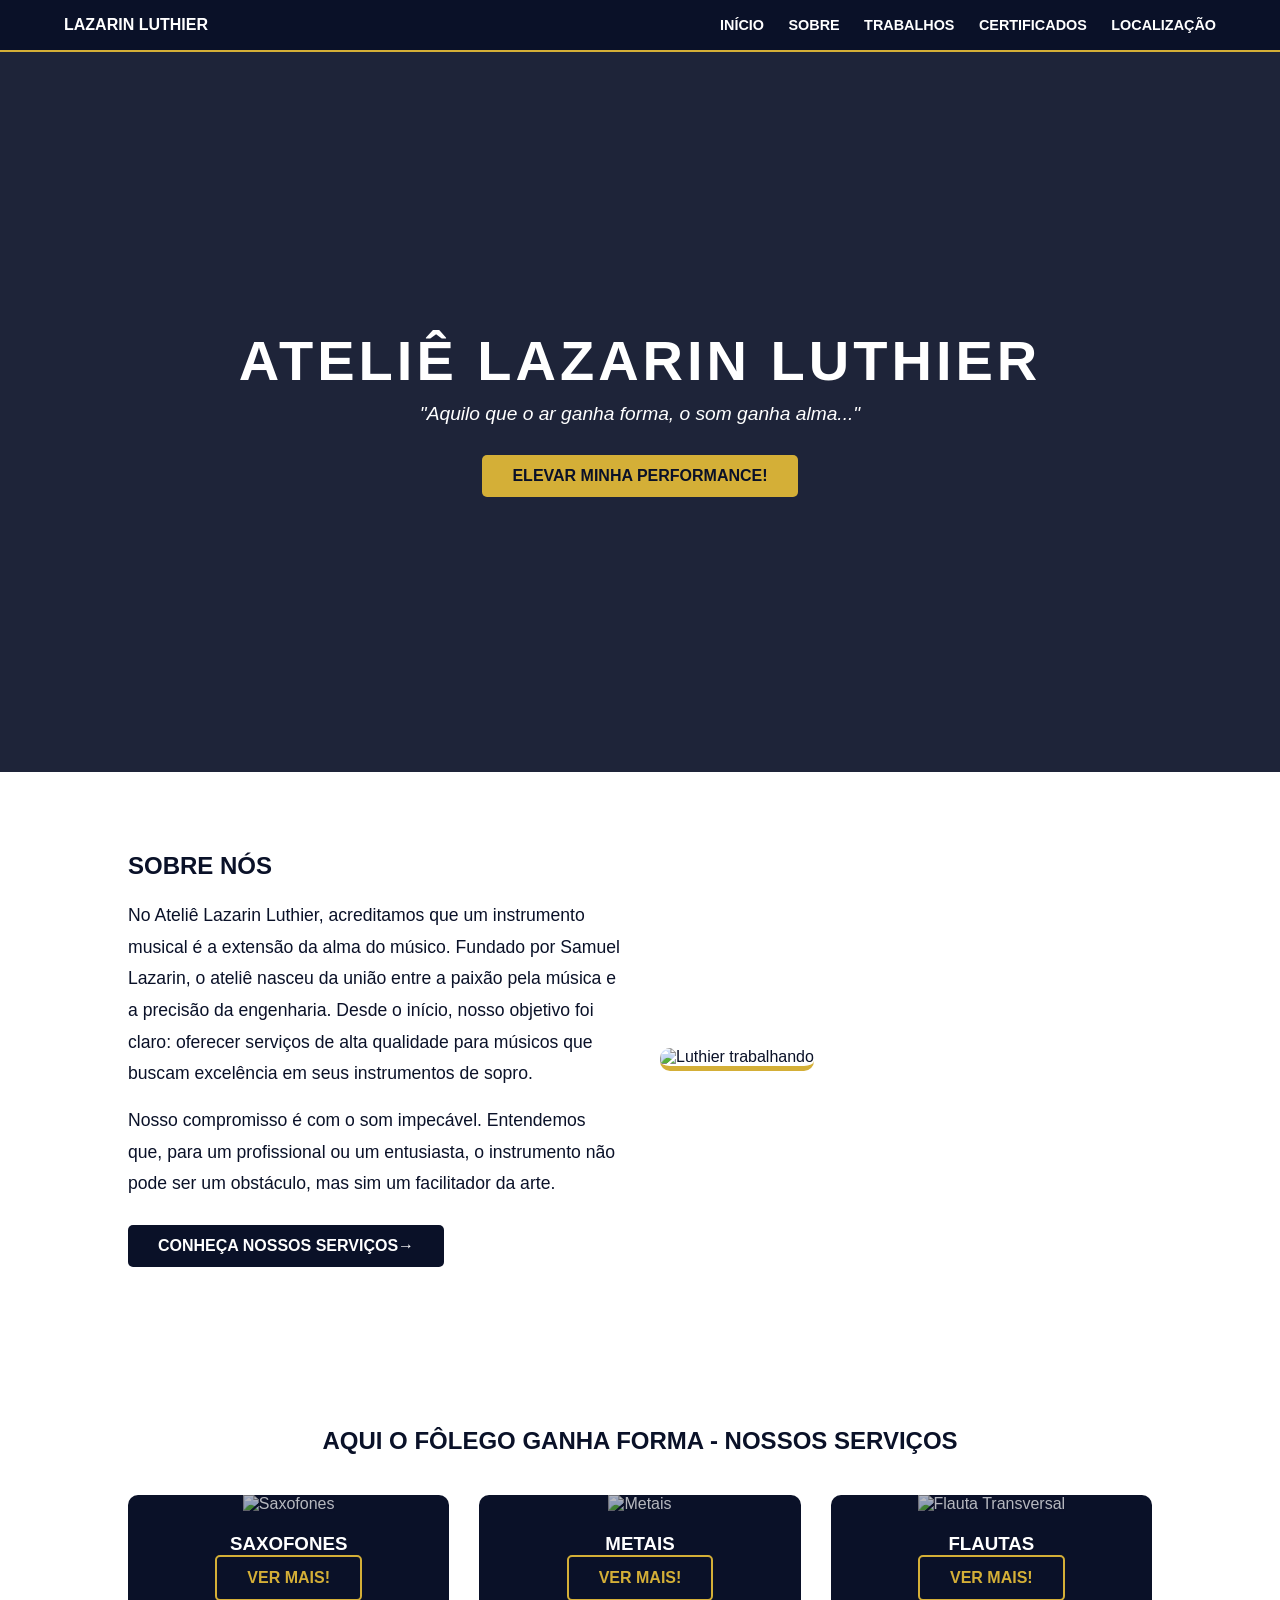
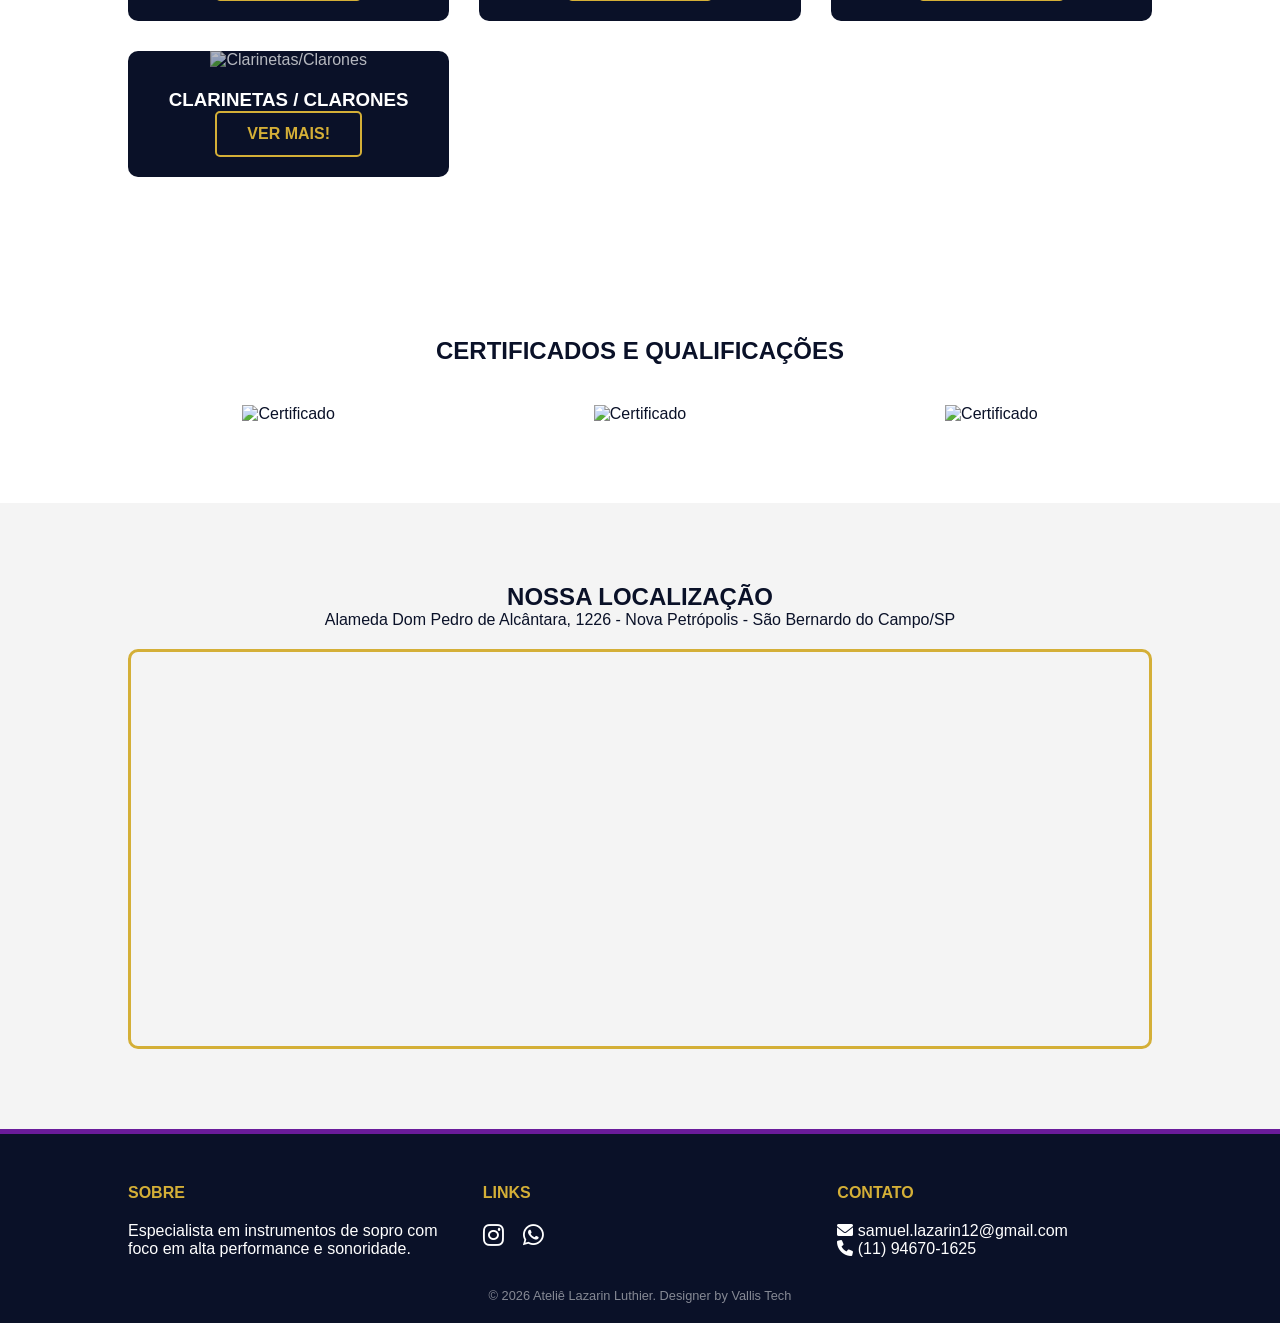
==== index.html @ 2abadc25 "Add files via upload" ====
<!DOCTYPE html>
<html lang="pt-br">
<head>
    <meta charset="UTF-8">
    <title>Ateliê Lazarin Luthier</title>
    <link rel="stylesheet" href="styles.css">
    <link rel="shortcut icon" href="assets/favicon.jpeg" type="image/x-icon">
    <link rel="stylesheet" href="https://cdnjs.cloudflare.com/ajax/libs/font-awesome/6.0.0/css/all.min.css">
</head>
<body>

<!-- Navbar -->    
<nav class="navbar">
    <div class="logo" style="color: white; font-weight: bold;">LAZARIN LUTHIER</div>
    <div class="nav-links">
        <a href="index.html">Início</a>
        <a href="#sobre">Sobre</a>
        <a href="#trabalhos">Trabalhos</a>
        <a href="#certificados">Certificados</a>
        <a href="#localizacao">Localização</a>
    </div>
</nav>

<!-- Hero Section -->
<header class="hero">
    <video autoplay muted loop playsinline class="hero__video">
        <source src="assets/video-site.mp4" type="video/mp4">
        Seu navegador não suporta vídeos.
    </video>

    <div class="hero__overlay"></div>

    <div class="hero__content">
        <h1>ATELIÊ LAZARIN LUTHIER</h1>
        <p>"Aquilo que o ar ganha forma, o som ganha alma..."</p>
        <a href="https://wa.me/11946701625" class="btn btn-primary">ELEVAR MINHA PERFORMANCE!</a>
    </div>
</header>

<!-- SOBRE -->
 <section id="sobre" class="section-padding" style="background-color: var(--branco);">
    <div style="display: flex; flex-wrap: wrap; align-items: center; gap: 40px; text-align: left;">
        <div style="flex: 1; min-width: 300px;">
            <h2 style="margin-bottom: 20px; text-align: left;">SOBRE NÓS</h2>
            <p style="margin-bottom: 15px; font-size: 1.1rem; line-height: 1.8;">
                No Ateliê Lazarin Luthier, acreditamos que um instrumento musical é a extensão da alma do músico. Fundado por Samuel Lazarin, o ateliê nasceu da união entre a paixão pela música e a precisão da engenharia. Desde o início, nosso objetivo foi claro: oferecer serviços de alta qualidade para músicos que buscam excelência em seus instrumentos de sopro.
            </p>
            <p style="margin-bottom: 25px; font-size: 1.1rem; line-height: 1.8;">
                Nosso compromisso é com o som impecável. Entendemos que, para um profissional ou um entusiasta, o instrumento não pode ser um obstáculo, mas sim um facilitador da arte.
            </p>
            <a href="#trabalhos" class="btn btn-primary" style="background-color: var(--marinho); color: var(--branco);">CONHEÇA NOSSOS SERVIÇOS→</a>
        </div>
        <div style="flex: 1; min-width: 300px;">
            <img src="https://images.unsplash.com/photo-1511192336575-5a79af67a629?q=80&w=2000" alt="Luthier trabalhando" style="width: 100%; border-radius: 10px; border-bottom: 5px solid var(--dourado);">
        </div>
    </div>
</section>

<!-- TRABALHOS -->
<section id="trabalhos" class="section-padding">
    <h2>AQUI O FÔLEGO GANHA FORMA - NOSSOS SERVIÇOS</h2>

    <!-- Cards de Serviços -->
    <div class="work-grid">

        <!-- Card 1 - Saxofones -->
        <div class="card">
            <img src="https://images.unsplash.com/photo-1528143358888-6d3c7f67bd5d?q=80&w=1941" alt="Saxofones">
            <div class="card-body">
                <h3>SAXOFONES</h3>
                <a href="saxofones.html" class="btn btn-outline">VER MAIS!</a>
            </div>
        </div>

        <!-- Card 2 - Metais -->
        <div class="card">
            <img src="https://images.unsplash.com/photo-1573871666457-7c7329118cf9?q=80&w=2070" alt="Metais">
            <div class="card-body">
                <h3>METAIS</h3>
                <a href="metais.html" class="btn btn-outline">VER MAIS!</a>
            </div>
        </div>

        <!-- Card 3 - Flautas -->
         <div class="card">
            <img src="https://us.123rf.com/450wm/serezniy/serezniy1805/serezniy180524135/101428946-flauta-de-prata-com-notas-de-m%C3%BAsica-na-mesa-de-madeira-close-up.jpg?ver=6" alt="Flauta Transversal">
            <div class="card-body">
                <h3>FLAUTAS</h3>
                <a href="flautas.html" class="btn btn-outline">VER MAIS!</a>
            </div>
        </div>

        <!-- Card 4 - Clarinetas/Clarones -->
         <div class="card">
            <img src="https://images.unsplash.com/photo-1600771488491-c22d42a9347d?fm=jpg&q=60&w=3000&auto=format&fit=crop&ixlib=rb-4.1.0&ixid=M3wxMjA3fDB8MHxzZWFyY2h8Mnx8Y2xhcmluZXRlfGVufDB8fDB8fHww" alt="Clarinetas/Clarones">
            <div class="card-body">
                <h3>CLARINETAS / CLARONES</h3>
                <a href="clarinetas.html" class="btn btn-outline">VER MAIS!</a>
            </div>
        </div>
    </div>
</section>

<!-- CERTIFICADOS -->
<section id="certificados" class="section-padding" style="background-color: #fff;">
    <h2>CERTIFICADOS E QUALIFICAÇÕES</h2>
    <div class="cert-grid">
        <div class="card-cert">
            <img src="https://via.placeholder.com/400x300?text=Certificado+1" alt="Certificado">
        </div>
        <div class="card-cert">
            <img src="https://via.placeholder.com/400x300?text=Certificado+2" alt="Certificado">
        </div>
        <div class="card-cert">
            <img src="https://via.placeholder.com/400x300?text=Certificado+3" alt="Certificado">
        </div>
    </div>
</section>

<!-- LOCALIZAÇÃO -->
<section id="localizacao" class="section-padding" style="background: var(--cinza-claro);">
    <h2>NOSSA LOCALIZAÇÃO</h2>
    <p style="margin-bottom: 20px;">Alameda Dom Pedro de Alcântara, 1226 - Nova Petrópolis - São Bernardo do Campo/SP</p>
    <div class="map-container">
        <iframe src="https://www.google.com/maps/embed?pb=!1m18!1m12!1m3!1d3654.444558550186!2d-46.5345235850204!3d-23.708753184610196!2m3!1f0!2f0!3f0!3m2!1i1024!2i768!4f13.1!3m3!1m2!1s0x94ce4168ef619b85%3A0xd2241f73f3b75129!2zQXTEZWxpw6ogTGF6YXJpbiBMdXRoaWVy!5e0!3m2!1spt-BR!2sbr!4v1712511000000!5m2!1spt-BR!2sbr" width="100%" height="100%" style="border:0;" allowfullscreen="" loading="lazy"></iframe>
    </div>
</section>

<!-- Footer -->
<footer class="footer">
    <div class="footer-content">
        <div>
            <h4>SOBRE</h4>
            <p>Especialista em instrumentos de sopro com foco em alta performance e sonoridade.</p>
        </div>
        <div>
            <h4>LINKS</h4>
            <div class="social-icons">
                <a href="#"><i class="fab fa-instagram"></i></a>
                <a href="https://wa.me/11946701625"><i class="fab fa-whatsapp"></i></a>
            </div>
        </div>
        <div>
            <h4>CONTATO</h4>
            <p><i class="fas fa-envelope"></i> samuel.lazarin12@gmail.com</p>
            <p><i class="fas fa-phone"></i> (11) 94670-1625</p>
        </div>
    </div>
    <div style="text-align:center; opacity:0.5; font-size:0.8rem;">© 2026 Ateliê Lazarin Luthier. Designer by Vallis Tech</div>
</footer>

</body>
</html>
---- styles.css ----
:root {
    --marinho: #0a1128;
    --dourado: #d4af37;
    --roxo: #6a1b9a;
    --branco: #ffffff;
    --cinza-claro: #f4f4f4;
    --transition: all 0.3s ease;
}

* { margin: 0; padding: 0; box-sizing: border-box; font-family: 'Montserrat', sans-serif; }

body { background-color: var(--branco); color: var(--marinho); }

/* Header & Nav */
.navbar {
    background: var(--marinho);
    padding: 1rem 5%;
    display: flex;
    justify-content: space-between;
    align-items: center;
    position: sticky;
    top: 0;
    z-index: 1000;
    border-bottom: 2px solid var(--dourado);
}

.nav-links a {
    color: var(--branco);
    text-decoration: none;
    margin-left: 20px;
    font-weight: 600;
    font-size: 0.9rem;
    text-transform: uppercase;
}

.nav-links a:hover { color: var(--dourado); }

/* Hero Section */
.hero {
    height: 80vh;
    background: linear-gradient(rgba(10,17,40,0.8), rgba(10,17,40,0.8)), url('https://images.unsplash.com/photo-1520522150491-47ee69b7e451?q=80&w=2070') no-repeat center center/cover;
    display: flex;
    flex-direction: column;
    justify-content: center;
    align-items: center;
    text-align: center;
    color: var(--branco);
    padding: 20px;
}

.hero {
    position: relative;
    height: 80vh;
    display: flex;
    align-items: center;
    justify-content: center;
    overflow: hidden; /* Garante que o vídeo não "vaze" */
    color: var(--branco);
    text-align: center;
}

/* Estilo do Vídeo */
.hero__video {
    position: absolute;
    top: 50%;
    left: 50%;
    min-width: 100%;
    min-height: 100%;
    width: auto;
    height: auto;
    z-index: 1;
    transform: translate(-50%, -50%);
    object-fit: cover; /* Faz o vídeo cobrir tudo sem esticar */
}

/* Overlay Escuro (Importante para leitura) */
.hero__overlay {
    position: absolute;
    top: 0;
    left: 0;
    width: 100%;
    height: 100%;
    background: rgba(10, 17, 40, 0.6); /* Azul marinho com transparência */
    z-index: 2;
}

/* Conteúdo precisa estar acima de tudo */
.hero__content {
    position: relative;
    z-index: 3;
}

.hero h1 { font-size: 3.5rem; letter-spacing: 4px; margin-bottom: 10px; }
.hero p { font-style: italic; font-size: 1.2rem; margin-bottom: 30px; }

/* Botões Estilizados */
.btn {
    padding: 12px 30px;
    border-radius: 5px;
    font-weight: bold;
    text-transform: uppercase;
    cursor: pointer;
    transition: var(--transition);
    border: none;
    display: inline-block;
    text-decoration: none;
}

.btn-primary { background: var(--dourado); color: var(--marinho); }
.btn-primary:hover { background: var(--branco); transform: scale(1.05); }

.btn-outline { border: 2px solid var(--dourado); color: var(--dourado); background: transparent; }
.btn-outline:hover { background: var(--dourado); color: var(--marinho); }

/* Grids */
.section-padding { padding: 80px 10%; text-align: center; }

.work-grid, .cert-grid {
    display: grid;
    grid-template-columns: repeat(auto-fit, minmax(300px, 1fr));
    gap: 30px;
    margin-top: 40px;
}

.card {
    background: var(--marinho);
    color: var(--branco);
    border-radius: 10px;
    overflow: hidden;
    transition: var(--transition);
    position: relative;
}

.card img { width: 100%; height: 250px; object-fit: cover; opacity: 0.7; }
.card:hover { transform: translateY(-10px); }
.card:hover img { opacity: 1; }

.card-body { padding: 20px; }

/* Localização */
.map-container {
    width: 100%;
    height: 400px;
    border: 3px solid var(--dourado);
    border-radius: 10px;
    overflow: hidden;
}

/* Footer Ajustado */
.footer {
    background: var(--marinho);
    color: var(--branco);
    padding: 50px 10% 20px;
    border-top: 5px solid var(--roxo);
}

.footer-content {
    display: grid;
    grid-template-columns: repeat(auto-fit, minmax(200px, 1fr));
    gap: 40px;
    margin-bottom: 30px;
}

.footer h4 { color: var(--dourado); margin-bottom: 20px; }
.social-icons a { color: var(--branco); font-size: 1.5rem; margin-right: 15px; transition: 0.3s; }
.social-icons a:hover { color: var(--roxo); }
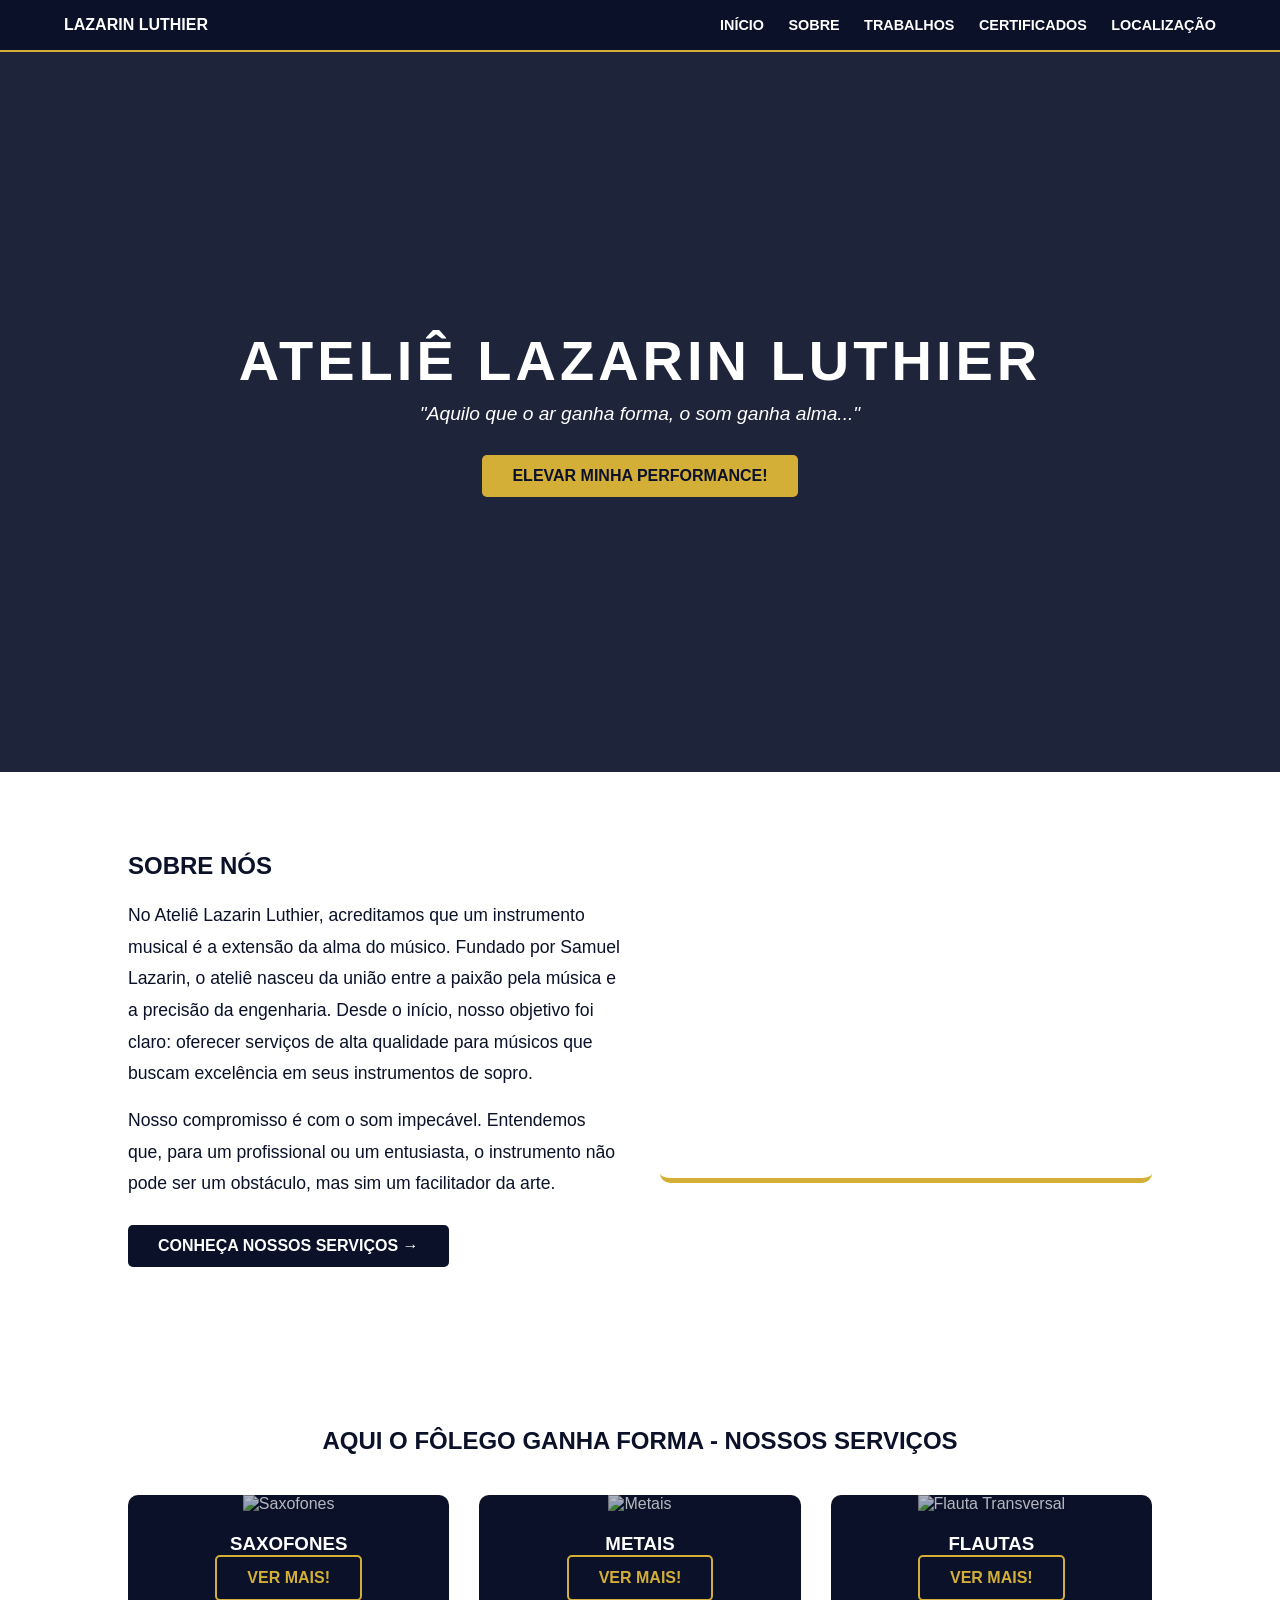
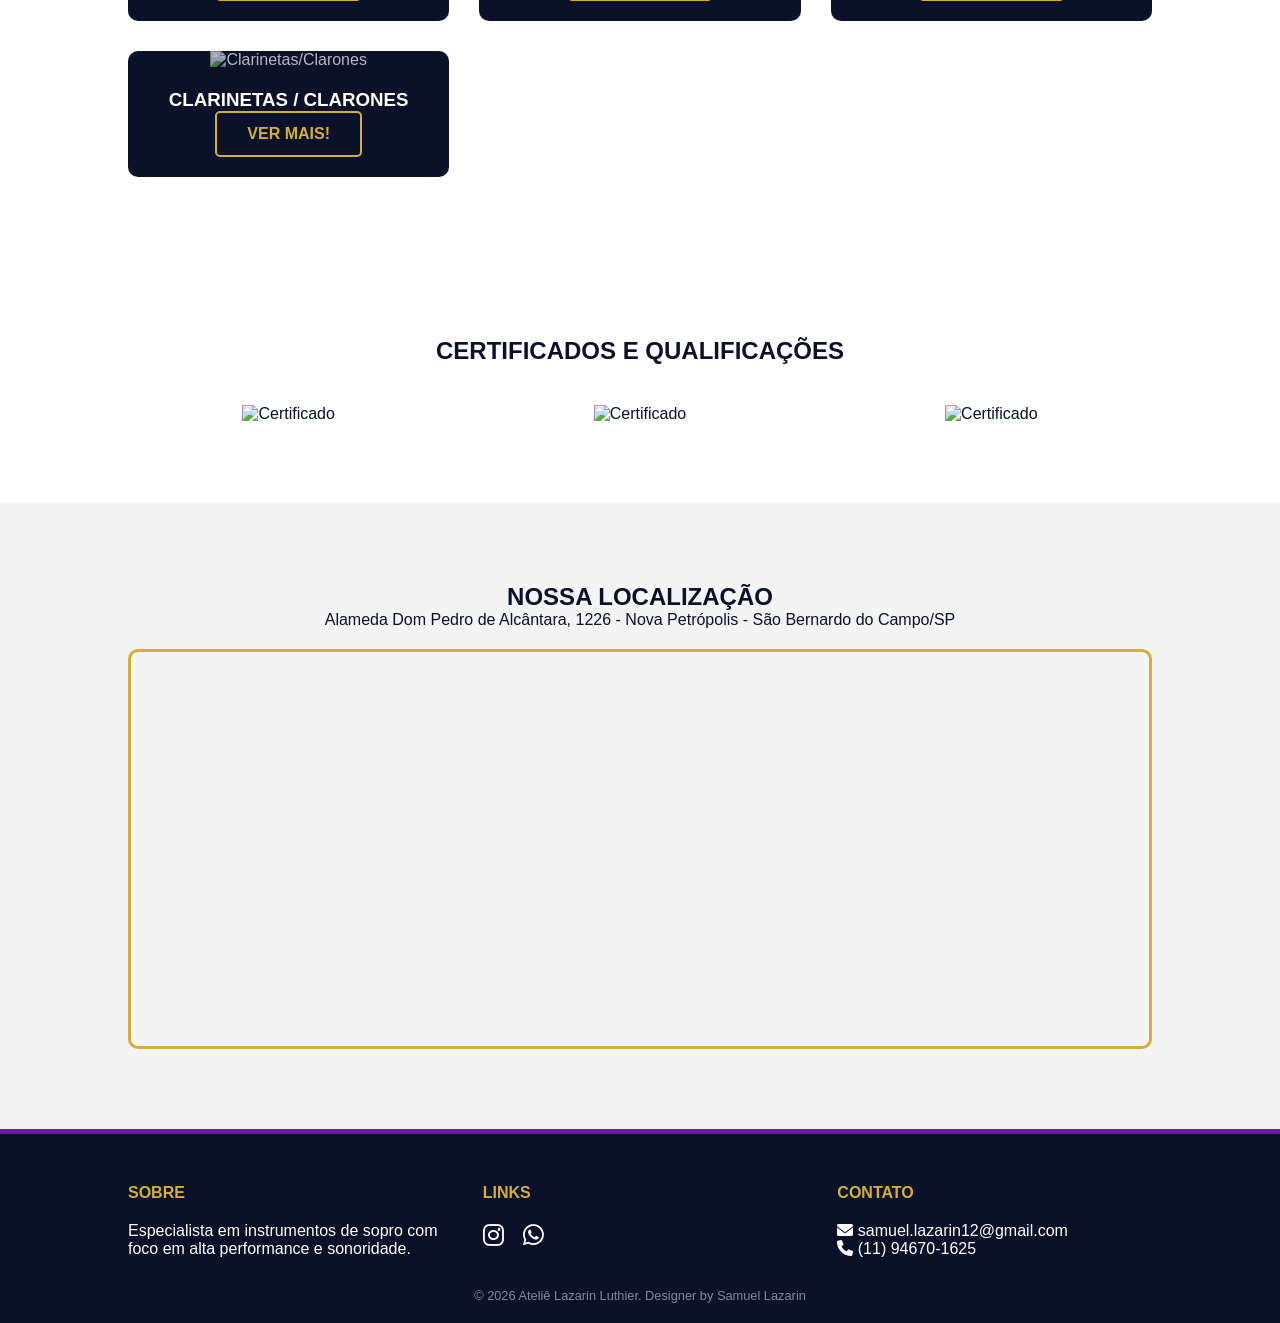
==== commit 7c93c0e9: "add videos and texts" ====
--- a/index.html
+++ b/index.html
@@ -1,153 +1,255 @@
-<!DOCTYPE html>
+<!doctype html>
 <html lang="pt-br">
-<head>
-    <meta charset="UTF-8">
+  <head>
+    <meta charset="UTF-8" />
     <title>Ateliê Lazarin Luthier</title>
-    <link rel="stylesheet" href="styles.css">
-    <link rel="shortcut icon" href="assets/favicon.jpeg" type="image/x-icon">
-    <link rel="stylesheet" href="https://cdnjs.cloudflare.com/ajax/libs/font-awesome/6.0.0/css/all.min.css">
-</head>
-<body>
-
-<!-- Navbar -->    
-<nav class="navbar">
-    <div class="logo" style="color: white; font-weight: bold;">LAZARIN LUTHIER</div>
-    <div class="nav-links">
+    <link rel="stylesheet" href="styles.css" />
+    <link rel="shortcut icon" href="assets/favicon.jpeg" type="image/x-icon" />
+    <link
+      rel="stylesheet"
+      href="https://cdnjs.cloudflare.com/ajax/libs/font-awesome/6.0.0/css/all.min.css"
+    />
+  </head>
+  <body>
+    <!-- Navbar -->
+    <nav class="navbar">
+      <div class="logo" style="color: white; font-weight: bold">
+        LAZARIN LUTHIER
+      </div>
+      <div class="nav-links">
         <a href="index.html">Início</a>
         <a href="#sobre">Sobre</a>
         <a href="#trabalhos">Trabalhos</a>
         <a href="#certificados">Certificados</a>
         <a href="#localizacao">Localização</a>
-    </div>
-</nav>
-
-<!-- Hero Section -->
-<header class="hero">
-    <video autoplay muted loop playsinline class="hero__video">
-        <source src="assets/video-site.mp4" type="video/mp4">
+      </div>
+    </nav>
+
+    <!-- Hero Section -->
+    <header class="hero">
+      <video autoplay muted loop playsinline class="hero__video">
+        <source src="assets/video-site.mp4" type="video/mp4" />
         Seu navegador não suporta vídeos.
-    </video>
-
-    <div class="hero__overlay"></div>
-
-    <div class="hero__content">
+      </video>
+
+      <div class="hero__overlay"></div>
+
+      <div class="hero__content">
         <h1>ATELIÊ LAZARIN LUTHIER</h1>
         <p>"Aquilo que o ar ganha forma, o som ganha alma..."</p>
-        <a href="https://wa.me/11946701625" class="btn btn-primary">ELEVAR MINHA PERFORMANCE!</a>
-    </div>
-</header>
-
-<!-- SOBRE -->
- <section id="sobre" class="section-padding" style="background-color: var(--branco);">
-    <div style="display: flex; flex-wrap: wrap; align-items: center; gap: 40px; text-align: left;">
-        <div style="flex: 1; min-width: 300px;">
-            <h2 style="margin-bottom: 20px; text-align: left;">SOBRE NÓS</h2>
-            <p style="margin-bottom: 15px; font-size: 1.1rem; line-height: 1.8;">
-                No Ateliê Lazarin Luthier, acreditamos que um instrumento musical é a extensão da alma do músico. Fundado por Samuel Lazarin, o ateliê nasceu da união entre a paixão pela música e a precisão da engenharia. Desde o início, nosso objetivo foi claro: oferecer serviços de alta qualidade para músicos que buscam excelência em seus instrumentos de sopro.
-            </p>
-            <p style="margin-bottom: 25px; font-size: 1.1rem; line-height: 1.8;">
-                Nosso compromisso é com o som impecável. Entendemos que, para um profissional ou um entusiasta, o instrumento não pode ser um obstáculo, mas sim um facilitador da arte.
-            </p>
-            <a href="#trabalhos" class="btn btn-primary" style="background-color: var(--marinho); color: var(--branco);">CONHEÇA NOSSOS SERVIÇOS→</a>
-        </div>
-        <div style="flex: 1; min-width: 300px;">
-            <img src="https://images.unsplash.com/photo-1511192336575-5a79af67a629?q=80&w=2000" alt="Luthier trabalhando" style="width: 100%; border-radius: 10px; border-bottom: 5px solid var(--dourado);">
-        </div>
-    </div>
-</section>
-
-<!-- TRABALHOS -->
-<section id="trabalhos" class="section-padding">
-    <h2>AQUI O FÔLEGO GANHA FORMA - NOSSOS SERVIÇOS</h2>
-
-    <!-- Cards de Serviços -->
-    <div class="work-grid">
-
+        <a href="https://wa.me/11946701625" class="btn btn-primary"
+          >ELEVAR MINHA PERFORMANCE!</a
+        >
+      </div>
+    </header>
+
+    <!-- SOBRE -->
+    <section
+      id="sobre"
+      class="section-padding"
+      style="background-color: var(--branco)"
+    >
+      <div
+        style="
+          display: flex;
+          flex-wrap: wrap;
+          align-items: center;
+          gap: 40px;
+          text-align: left;
+        "
+      >
+        <div style="flex: 1; min-width: 300px">
+          <h2 style="margin-bottom: 20px; text-align: left">SOBRE NÓS</h2>
+          <p style="margin-bottom: 15px; font-size: 1.1rem; line-height: 1.8">
+            No Ateliê Lazarin Luthier, acreditamos que um instrumento musical é
+            a extensão da alma do músico. Fundado por Samuel Lazarin, o ateliê
+            nasceu da união entre a paixão pela música e a precisão da
+            engenharia. Desde o início, nosso objetivo foi claro: oferecer
+            serviços de alta qualidade para músicos que buscam excelência em
+            seus instrumentos de sopro.
+          </p>
+          <p style="margin-bottom: 25px; font-size: 1.1rem; line-height: 1.8">
+            Nosso compromisso é com o som impecável. Entendemos que, para um
+            profissional ou um entusiasta, o instrumento não pode ser um
+            obstáculo, mas sim um facilitador da arte.
+          </p>
+          <a
+            href="#trabalhos"
+            class="btn btn-primary"
+            style="background-color: var(--marinho); color: var(--branco)"
+            >CONHEÇA NOSSOS SERVIÇOS →</a
+          >
+        </div>
+        <div style="flex: 1; min-width: 300px">
+          <!-- <img
+            src="https://images.unsplash.com/photo-1511192336575-5a79af67a629?q=80&w=2000"
+            alt="Luthier trabalhando"
+            style="
+              width: 100%;
+              border-radius: 10px;
+              border-bottom: 5px solid var(--dourado);
+            "
+          /> -->
+
+          <video
+            autoplay
+            muted
+            loop
+            playsinline
+            style="
+              width: 100%;
+              border-radius: 10px;
+              border-bottom: 5px solid var(--dourado);
+              video::-webkit-media-controls-start-playback-button {
+                display: none !important;
+              }
+            "
+          >
+            <source src="assets/video-trompete.mp4" type="video/mp4" />
+            Seu navegador não suporta vídeos.
+          </video>
+        </div>
+      </div>
+    </section>
+
+    <!-- TRABALHOS -->
+    <section id="trabalhos" class="section-padding">
+      <h2>AQUI O FÔLEGO GANHA FORMA - NOSSOS SERVIÇOS</h2>
+
+      <!-- Cards de Serviços -->
+      <div class="work-grid">
         <!-- Card 1 - Saxofones -->
         <div class="card">
-            <img src="https://images.unsplash.com/photo-1528143358888-6d3c7f67bd5d?q=80&w=1941" alt="Saxofones">
-            <div class="card-body">
-                <h3>SAXOFONES</h3>
-                <a href="saxofones.html" class="btn btn-outline">VER MAIS!</a>
-            </div>
+          <img
+            src="https://neomusica.es/blog/wp-content/uploads/2021/10/saxofon.jpg"
+            alt="Saxofones"
+          />
+          <div class="card-body">
+            <h3>SAXOFONES</h3>
+            <a href="saxofones.html" class="btn btn-outline">VER MAIS!</a>
+          </div>
         </div>
 
         <!-- Card 2 - Metais -->
         <div class="card">
-            <img src="https://images.unsplash.com/photo-1573871666457-7c7329118cf9?q=80&w=2070" alt="Metais">
-            <div class="card-body">
-                <h3>METAIS</h3>
-                <a href="metais.html" class="btn btn-outline">VER MAIS!</a>
-            </div>
+          <img
+            src="https://thumbs.dreamstime.com/b/trombeta-dourada-brilhante-que-encontra-se-na-partitura-134197325.jpg"
+            alt="Metais"
+          />
+          <div class="card-body">
+            <h3>METAIS</h3>
+            <a href="metais.html" class="btn btn-outline">VER MAIS!</a>
+          </div>
         </div>
 
         <!-- Card 3 - Flautas -->
-         <div class="card">
-            <img src="https://us.123rf.com/450wm/serezniy/serezniy1805/serezniy180524135/101428946-flauta-de-prata-com-notas-de-m%C3%BAsica-na-mesa-de-madeira-close-up.jpg?ver=6" alt="Flauta Transversal">
-            <div class="card-body">
-                <h3>FLAUTAS</h3>
-                <a href="flautas.html" class="btn btn-outline">VER MAIS!</a>
-            </div>
+        <div class="card">
+          <img
+            src="https://us.123rf.com/450wm/serezniy/serezniy1805/serezniy180524135/101428946-flauta-de-prata-com-notas-de-m%C3%BAsica-na-mesa-de-madeira-close-up.jpg?ver=6"
+            alt="Flauta Transversal"
+          />
+          <div class="card-body">
+            <h3>FLAUTAS</h3>
+            <a href="flautas.html" class="btn btn-outline">VER MAIS!</a>
+          </div>
         </div>
 
         <!-- Card 4 - Clarinetas/Clarones -->
-         <div class="card">
-            <img src="https://images.unsplash.com/photo-1600771488491-c22d42a9347d?fm=jpg&q=60&w=3000&auto=format&fit=crop&ixlib=rb-4.1.0&ixid=M3wxMjA3fDB8MHxzZWFyY2h8Mnx8Y2xhcmluZXRlfGVufDB8fDB8fHww" alt="Clarinetas/Clarones">
-            <div class="card-body">
-                <h3>CLARINETAS / CLARONES</h3>
-                <a href="clarinetas.html" class="btn btn-outline">VER MAIS!</a>
-            </div>
-        </div>
-    </div>
-</section>
-
-<!-- CERTIFICADOS -->
-<section id="certificados" class="section-padding" style="background-color: #fff;">
-    <h2>CERTIFICADOS E QUALIFICAÇÕES</h2>
-    <div class="cert-grid">
+        <div class="card">
+          <img
+            src="https://images.unsplash.com/photo-1600771488491-c22d42a9347d?fm=jpg&q=60&w=3000&auto=format&fit=crop&ixlib=rb-4.1.0&ixid=M3wxMjA3fDB8MHxzZWFyY2h8Mnx8Y2xhcmluZXRlfGVufDB8fDB8fHww"
+            alt="Clarinetas/Clarones"
+          />
+          <div class="card-body">
+            <h3>CLARINETAS / CLARONES</h3>
+            <a href="clarinetas.html" class="btn btn-outline">VER MAIS!</a>
+          </div>
+        </div>
+      </div>
+    </section>
+
+    <!-- CERTIFICADOS -->
+    <section
+      id="certificados"
+      class="section-padding"
+      style="background-color: #fff"
+    >
+      <h2>CERTIFICADOS E QUALIFICAÇÕES</h2>
+      <div class="cert-grid">
         <div class="card-cert">
-            <img src="https://via.placeholder.com/400x300?text=Certificado+1" alt="Certificado">
+          <img
+            src="https://via.placeholder.com/400x300?text=Certificado+1"
+            alt="Certificado"
+          />
         </div>
         <div class="card-cert">
-            <img src="https://via.placeholder.com/400x300?text=Certificado+2" alt="Certificado">
+          <img
+            src="https://via.placeholder.com/400x300?text=Certificado+2"
+            alt="Certificado"
+          />
         </div>
         <div class="card-cert">
-            <img src="https://via.placeholder.com/400x300?text=Certificado+3" alt="Certificado">
-        </div>
-    </div>
-</section>
-
-<!-- LOCALIZAÇÃO -->
-<section id="localizacao" class="section-padding" style="background: var(--cinza-claro);">
-    <h2>NOSSA LOCALIZAÇÃO</h2>
-    <p style="margin-bottom: 20px;">Alameda Dom Pedro de Alcântara, 1226 - Nova Petrópolis - São Bernardo do Campo/SP</p>
-    <div class="map-container">
-        <iframe src="https://www.google.com/maps/embed?pb=!1m18!1m12!1m3!1d3654.444558550186!2d-46.5345235850204!3d-23.708753184610196!2m3!1f0!2f0!3f0!3m2!1i1024!2i768!4f13.1!3m3!1m2!1s0x94ce4168ef619b85%3A0xd2241f73f3b75129!2zQXTEZWxpw6ogTGF6YXJpbiBMdXRoaWVy!5e0!3m2!1spt-BR!2sbr!4v1712511000000!5m2!1spt-BR!2sbr" width="100%" height="100%" style="border:0;" allowfullscreen="" loading="lazy"></iframe>
-    </div>
-</section>
-
-<!-- Footer -->
-<footer class="footer">
-    <div class="footer-content">
+          <img
+            src="https://via.placeholder.com/400x300?text=Certificado+3"
+            alt="Certificado"
+          />
+        </div>
+      </div>
+    </section>
+
+    <!-- LOCALIZAÇÃO -->
+    <section
+      id="localizacao"
+      class="section-padding"
+      style="background: var(--cinza-claro)"
+    >
+      <h2>NOSSA LOCALIZAÇÃO</h2>
+      <p style="margin-bottom: 20px">
+        Alameda Dom Pedro de Alcântara, 1226 - Nova Petrópolis - São Bernardo do
+        Campo/SP
+      </p>
+      <div class="map-container">
+        <iframe
+          src="https://www.google.com/maps/embed?pb=!1m18!1m12!1m3!1d3654.444558550186!2d-46.5345235850204!3d-23.708753184610196!2m3!1f0!2f0!3f0!3m2!1i1024!2i768!4f13.1!3m3!1m2!1s0x94ce4168ef619b85%3A0xd2241f73f3b75129!2zQXTEZWxpw6ogTGF6YXJpbiBMdXRoaWVy!5e0!3m2!1spt-BR!2sbr!4v1712511000000!5m2!1spt-BR!2sbr"
+          width="100%"
+          height="100%"
+          style="border: 0"
+          allowfullscreen=""
+          loading="lazy"
+        ></iframe>
+      </div>
+    </section>
+
+    <!-- Footer -->
+    <footer class="footer">
+      <div class="footer-content">
         <div>
-            <h4>SOBRE</h4>
-            <p>Especialista em instrumentos de sopro com foco em alta performance e sonoridade.</p>
+          <h4>SOBRE</h4>
+          <p>
+            Especialista em instrumentos de sopro com foco em alta performance e
+            sonoridade.
+          </p>
         </div>
         <div>
-            <h4>LINKS</h4>
-            <div class="social-icons">
-                <a href="#"><i class="fab fa-instagram"></i></a>
-                <a href="https://wa.me/11946701625"><i class="fab fa-whatsapp"></i></a>
-            </div>
+          <h4>LINKS</h4>
+          <div class="social-icons">
+            <a href="https://www.instagram.com/lazarin.luthier/" target="_blank"
+              ><i class="fab fa-instagram"></i
+            ></a>
+            <a href="https://wa.me/11946701625" target="_blank"
+              ><i class="fab fa-whatsapp"></i
+            ></a>
+          </div>
         </div>
         <div>
-            <h4>CONTATO</h4>
-            <p><i class="fas fa-envelope"></i> samuel.lazarin12@gmail.com</p>
-            <p><i class="fas fa-phone"></i> (11) 94670-1625</p>
-        </div>
-    </div>
-    <div style="text-align:center; opacity:0.5; font-size:0.8rem;">© 2026 Ateliê Lazarin Luthier. Designer by Vallis Tech</div>
-</footer>
-
-</body>
+          <h4>CONTATO</h4>
+          <p><i class="fas fa-envelope"></i> samuel.lazarin12@gmail.com</p>
+          <p><i class="fas fa-phone"></i> (11) 94670-1625</p>
+        </div>
+      </div>
+      <div style="text-align: center; opacity: 0.5; font-size: 0.8rem">
+        © 2026 Ateliê Lazarin Luthier. Designer by Samuel Lazarin
+      </div>
+    </footer>
+  </body>
 </html>
--- a/styles.css
+++ b/styles.css
@@ -5,6 +5,10 @@
     --branco: #ffffff;
     --cinza-claro: #f4f4f4;
     --transition: all 0.3s ease;
+}
+
+video::-webkit-media-controls-start-playback-button {
+    display: none !important;
 }
 
 * { margin: 0; padding: 0; box-sizing: border-box; font-family: 'Montserrat', sans-serif; }
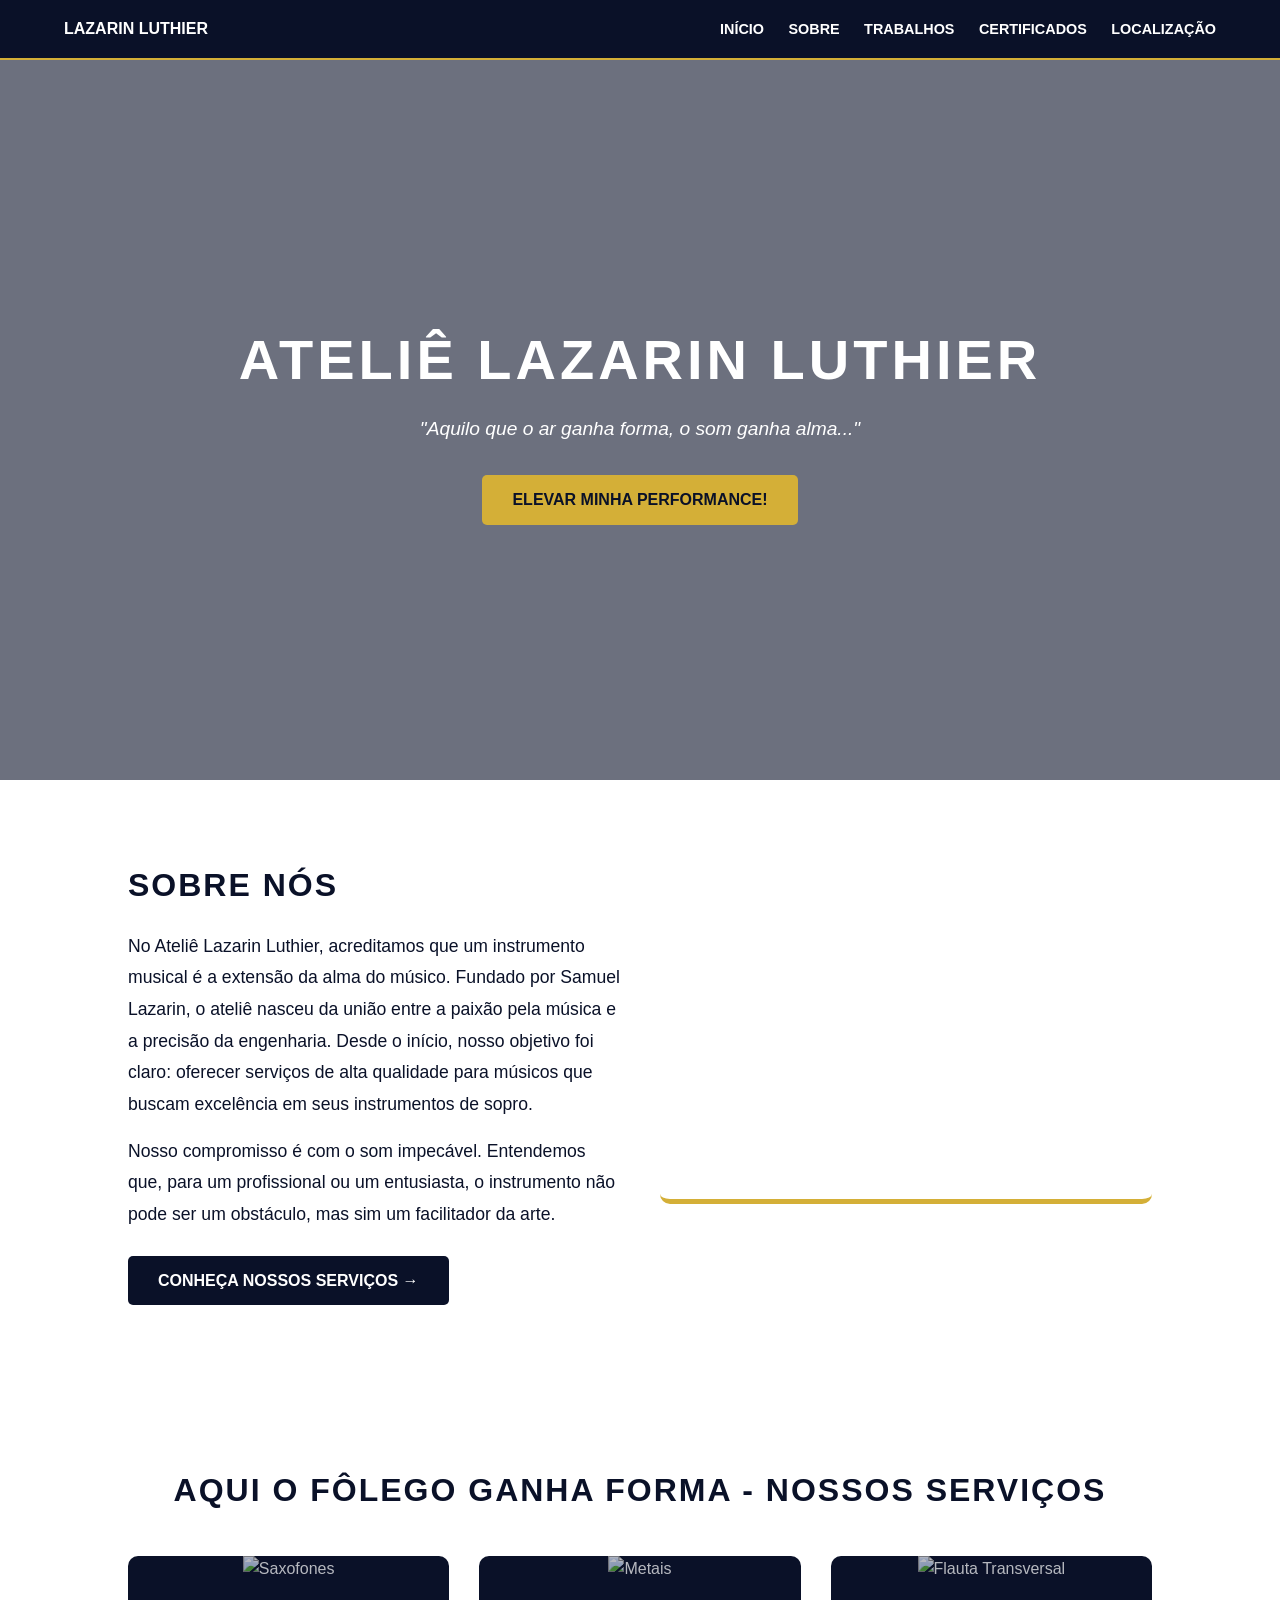
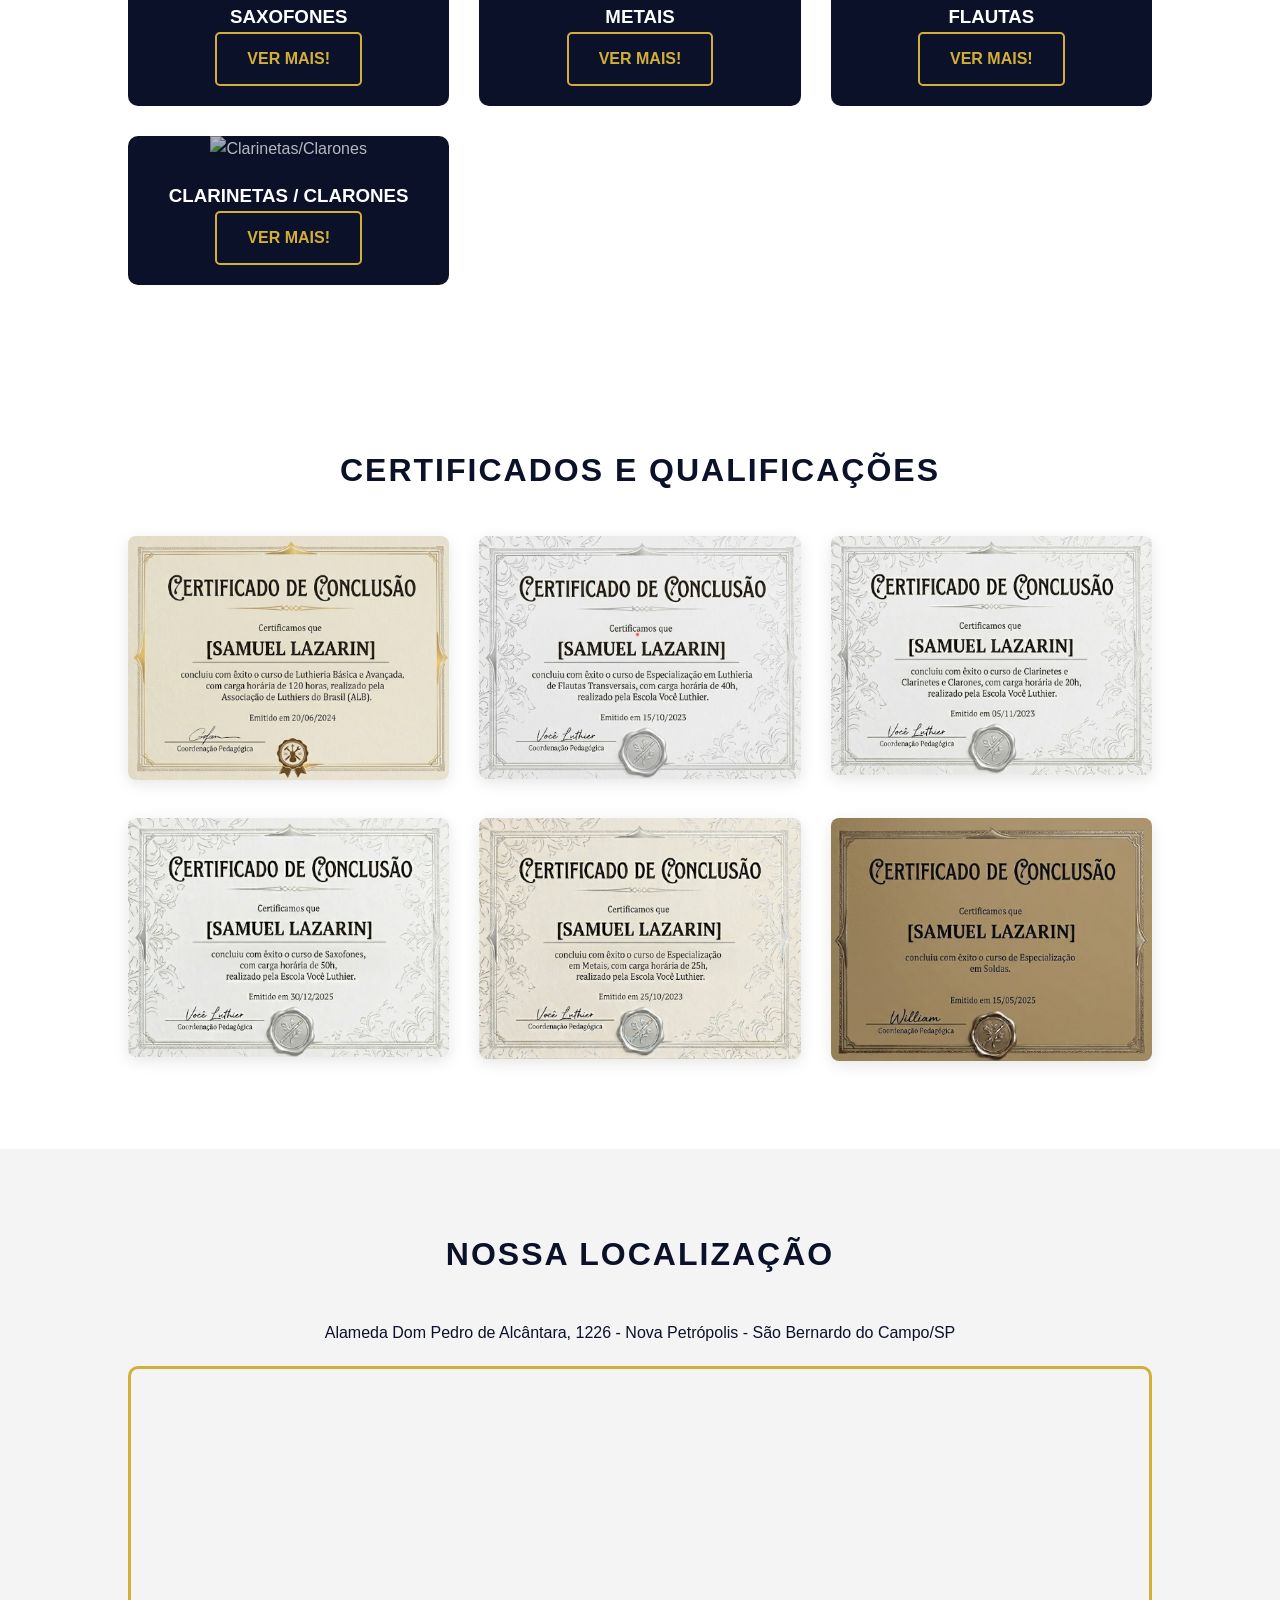
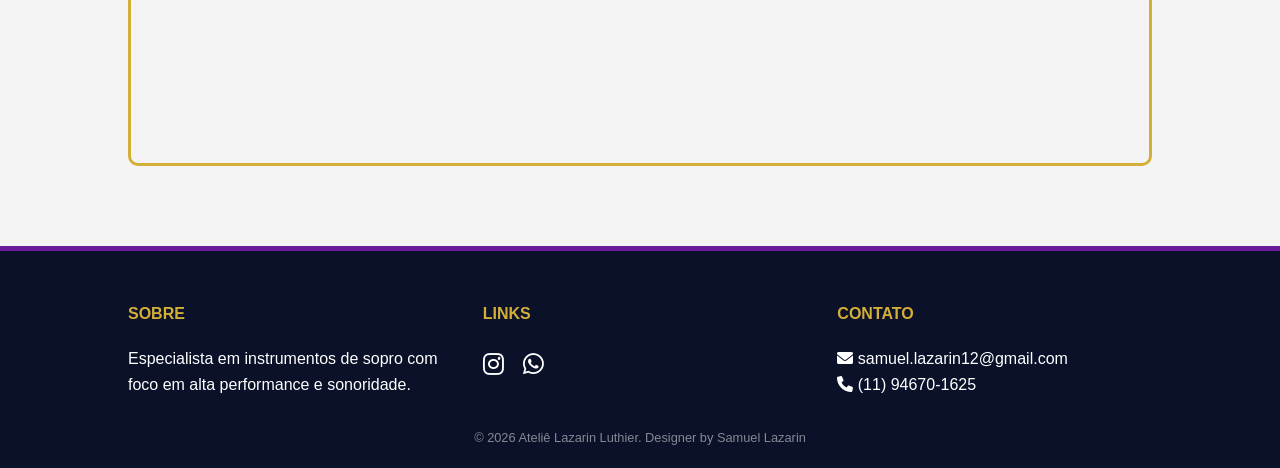
==== commit 561dd4e7: "add pages, img´s and responsive in site" ====
--- a/index.html
+++ b/index.html
@@ -1,15 +1,19 @@
 <!doctype html>
 <html lang="pt-br">
+
+<!-- Head Area -->
   <head>
     <meta charset="UTF-8" />
     <title>Ateliê Lazarin Luthier</title>
     <link rel="stylesheet" href="styles.css" />
-    <link rel="shortcut icon" href="assets/favicon.jpeg" type="image/x-icon" />
+    <link rel="shortcut icon" href="assets/favicon.png" type="image/x-icon" />
     <link
       rel="stylesheet"
       href="https://cdnjs.cloudflare.com/ajax/libs/font-awesome/6.0.0/css/all.min.css"
     />
   </head>
+
+<!-- Body Area -->
   <body>
     <!-- Navbar -->
     <nav class="navbar">
@@ -126,7 +130,7 @@
           />
           <div class="card-body">
             <h3>SAXOFONES</h3>
-            <a href="saxofones.html" class="btn btn-outline">VER MAIS!</a>
+            <a href="Pages/saxofones.html" class="btn btn-outline">VER MAIS!</a>
           </div>
         </div>
 
@@ -138,7 +142,7 @@
           />
           <div class="card-body">
             <h3>METAIS</h3>
-            <a href="metais.html" class="btn btn-outline">VER MAIS!</a>
+            <a href="Pages/metais.html" class="btn btn-outline">VER MAIS!</a>
           </div>
         </div>
 
@@ -150,7 +154,7 @@
           />
           <div class="card-body">
             <h3>FLAUTAS</h3>
-            <a href="flautas.html" class="btn btn-outline">VER MAIS!</a>
+            <a href="Pages/flautas.html" class="btn btn-outline">VER MAIS!</a>
           </div>
         </div>
 
@@ -162,7 +166,7 @@
           />
           <div class="card-body">
             <h3>CLARINETAS / CLARONES</h3>
-            <a href="clarinetas.html" class="btn btn-outline">VER MAIS!</a>
+            <a href="Pages/clarinetas.html" class="btn btn-outline">VER MAIS!</a>
           </div>
         </div>
       </div>
@@ -176,22 +180,52 @@
     >
       <h2>CERTIFICADOS E QUALIFICAÇÕES</h2>
       <div class="cert-grid">
-        <div class="card-cert">
-          <img
-            src="https://via.placeholder.com/400x300?text=Certificado+1"
-            alt="Certificado"
-          />
-        </div>
-        <div class="card-cert">
-          <img
-            src="https://via.placeholder.com/400x300?text=Certificado+2"
-            alt="Certificado"
-          />
-        </div>
-        <div class="card-cert">
-          <img
-            src="https://via.placeholder.com/400x300?text=Certificado+3"
-            alt="Certificado"
+
+        <!-- CERTIFICADO ALB -->
+        <div class="card-cert">
+          <img
+            src="assets/certificados/Certificado-ALB.png"
+            alt="Certificado-ALB (Associação de Luthiers do Brasil)"
+          />
+        </div>
+
+        <!-- CERTIFICADO VL FLAUTA -->
+        <div class="card-cert">
+          <img
+            src="assets/certificados/Certificado-VoceLuthier-FlautaEspe..png"
+            alt="Certificado-Você Luthier- Especialização em Flautas"
+          />
+        </div>
+
+        <!-- CERTIFICADO VL CLARINETES -->
+        <div class="card-cert">
+          <img
+            src="assets/certificados/Certificado-VoceLuthier-Clarinetes.png"
+            alt="Certificado-Você Luthier- Especialização em Clarinetes"
+          />
+        </div>
+
+        <!-- CERTIFICADO VL SAXOFONES -->
+        <div class="card-cert">
+          <img
+            src="assets/certificados/Certificado-VoceLuthier-Sax.png"
+            alt="Certificado-Você Luthier- Especialização em Saxofones"
+          />
+        </div>
+
+        <!-- CERTIFICADO VL METAIS -->
+        <div class="card-cert">
+          <img
+            src="assets/certificados/Certificado-VoceLuthier-EspecMetais.png"
+            alt="Certificado-Você Luthier- Especialização em Metais"
+          />
+        </div>
+
+        <!-- CERTIFICADO Soldas -->
+        <div class="card-cert">
+          <img
+            src="assets/certificados/Certificado-Soldas.png"
+            alt="Certificado-Você Luthier- Especialização em Soldas"
           />
         </div>
       </div>
--- a/styles.css
+++ b/styles.css
@@ -11,9 +11,17 @@
     display: none !important;
 }
 
-* { margin: 0; padding: 0; box-sizing: border-box; font-family: 'Montserrat', sans-serif; }
-
-body { background-color: var(--branco); color: var(--marinho); }
+* { 
+    margin: 0; 
+    padding: 0; 
+    box-sizing: border-box; 
+    font-family: 'Montserrat', sans-serif; 
+}
+
+body { 
+    background-color: var(--branco); 
+    color: var(--marinho); 
+}
 
 /* Header & Nav */
 .navbar {
@@ -37,12 +45,14 @@
     text-transform: uppercase;
 }
 
-.nav-links a:hover { color: var(--dourado); }
+.nav-links a:hover { 
+    color: var(--dourado); 
+}
 
 /* Hero Section */
 .hero {
+    position: relative;
     height: 80vh;
-    background: linear-gradient(rgba(10,17,40,0.8), rgba(10,17,40,0.8)), url('https://images.unsplash.com/photo-1520522150491-47ee69b7e451?q=80&w=2070') no-repeat center center/cover;
     display: flex;
     flex-direction: column;
     justify-content: center;
@@ -50,17 +60,7 @@
     text-align: center;
     color: var(--branco);
     padding: 20px;
-}
-
-.hero {
-    position: relative;
-    height: 80vh;
-    display: flex;
-    align-items: center;
-    justify-content: center;
-    overflow: hidden; /* Garante que o vídeo não "vaze" */
-    color: var(--branco);
-    text-align: center;
+    overflow: hidden;
 }
 
 /* Estilo do Vídeo */
@@ -74,28 +74,37 @@
     height: auto;
     z-index: 1;
     transform: translate(-50%, -50%);
-    object-fit: cover; /* Faz o vídeo cobrir tudo sem esticar */
-}
-
-/* Overlay Escuro (Importante para leitura) */
+    object-fit: cover;
+}
+
+/* Overlay Escuro */
 .hero__overlay {
     position: absolute;
     top: 0;
     left: 0;
     width: 100%;
     height: 100%;
-    background: rgba(10, 17, 40, 0.6); /* Azul marinho com transparência */
+    background: rgba(10, 17, 40, 0.6);
     z-index: 2;
 }
 
-/* Conteúdo precisa estar acima de tudo */
+/* Conteúdo Hero */
 .hero__content {
     position: relative;
     z-index: 3;
 }
 
-.hero h1 { font-size: 3.5rem; letter-spacing: 4px; margin-bottom: 10px; }
-.hero p { font-style: italic; font-size: 1.2rem; margin-bottom: 30px; }
+.hero h1 { 
+    font-size: 3.5rem; 
+    letter-spacing: 4px; 
+    margin-bottom: 10px; 
+}
+
+.hero p { 
+    font-style: italic; 
+    font-size: 1.2rem; 
+    margin-bottom: 30px; 
+}
 
 /* Botões Estilizados */
 .btn {
@@ -110,14 +119,32 @@
     text-decoration: none;
 }
 
-.btn-primary { background: var(--dourado); color: var(--marinho); }
-.btn-primary:hover { background: var(--branco); transform: scale(1.05); }
-
-.btn-outline { border: 2px solid var(--dourado); color: var(--dourado); background: transparent; }
-.btn-outline:hover { background: var(--dourado); color: var(--marinho); }
+.btn-primary { 
+    background: var(--dourado); 
+    color: var(--marinho); 
+}
+
+.btn-primary:hover { 
+    background: var(--branco); 
+    transform: scale(1.05); 
+}
+
+.btn-outline { 
+    border: 2px solid var(--dourado); 
+    color: var(--dourado); 
+    background: transparent; 
+}
+
+.btn-outline:hover { 
+    background: var(--dourado); 
+    color: var(--marinho); 
+}
 
 /* Grids */
-.section-padding { padding: 80px 10%; text-align: center; }
+.section-padding { 
+    padding: 80px 10%; 
+    text-align: center; 
+}
 
 .work-grid, .cert-grid {
     display: grid;
@@ -135,11 +162,24 @@
     position: relative;
 }
 
-.card img { width: 100%; height: 250px; object-fit: cover; opacity: 0.7; }
-.card:hover { transform: translateY(-10px); }
-.card:hover img { opacity: 1; }
-
-.card-body { padding: 20px; }
+.card img { 
+    width: 100%; 
+    height: 250px; 
+    object-fit: cover; 
+    opacity: 0.7; 
+}
+
+.card:hover { 
+    transform: translateY(-10px); 
+}
+
+.card:hover img { 
+    opacity: 1; 
+}
+
+.card-body { 
+    padding: 20px; 
+}
 
 /* Localização */
 .map-container {
@@ -165,6 +205,381 @@
     margin-bottom: 30px;
 }
 
+.footer h4 { 
+    color: var(--dourado); 
+    margin-bottom: 20px; 
+}
+
+.social-icons a { 
+    color: var(--branco); 
+    font-size: 1.5rem; 
+    margin-right: 15px; 
+    transition: 0.3s; 
+}
+
+.social-icons a:hover { 
+    color: var(--roxo); 
+}
+
+/* --- RESPONSIVIDADE --- */
+
+@media (max-width: 768px) {
+    .navbar {
+        flex-direction: column;
+        padding: 1rem;
+        text-align: center;
+    }
+
+    .nav-links {
+        margin-top: 15px;
+        display: flex;
+        flex-wrap: wrap;
+        justify-content: center;
+        gap: 15px;
+    }
+
+    .nav-links a {
+        margin-left: 0;
+        font-size: 0.8rem;
+    }
+
+    .hero h1 {
+        font-size: 2.2rem;
+        letter-spacing: 2px;
+    }
+
+    .hero p {
+        font-size: 1rem;
+    }
+
+    .section-padding {
+        padding: 40px 5%;
+    }
+
+    /* Mais espaço entre certificados no mobile */
+    .cert-grid, .work-grid {
+        grid-template-columns: 1fr;
+        gap: 50px; 
+        margin-top: 30px;
+    }
+
+    .card img {
+        height: 220px;
+    }
+
+    .footer-content {
+        text-align: center;
+    }
+
+    .social-icons {
+        display: flex;
+        justify-content: center;
+        margin-top: 10px;
+    }
+}
+
+@media (max-width: 480px) {
+    .hero h1 {
+        font-size: 1.8rem;
+    }
+
+    .btn {
+        width: 100%;
+        margin-bottom: 10px;
+    }
+}
+
+:root {
+    --marinho: #0a1128;
+    --dourado: #d4af37;
+    --roxo: #6a1b9a;
+    --branco: #ffffff;
+    --cinza-claro: #f4f4f4;
+    --transition: all 0.3s ease;
+}
+
+video::-webkit-media-controls-start-playback-button {
+    display: none !important;
+}
+
+* { 
+    margin: 0; 
+    padding: 0; 
+    box-sizing: border-box; 
+    font-family: 'Montserrat', sans-serif; 
+}
+
+body { 
+    background-color: var(--branco); 
+    color: var(--marinho); 
+    line-height: 1.6;
+}
+
+/* Header & Nav */
+.navbar {
+    background: var(--marinho);
+    padding: 1rem 5%;
+    display: flex;
+    justify-content: space-between;
+    align-items: center;
+    position: sticky;
+    top: 0;
+    z-index: 1000;
+    border-bottom: 2px solid var(--dourado);
+}
+
+.nav-links a {
+    color: var(--branco);
+    text-decoration: none;
+    margin-left: 20px;
+    font-weight: 600;
+    font-size: 0.9rem;
+    text-transform: uppercase;
+}
+
+.nav-links a:hover { 
+    color: var(--dourado); 
+}
+
+/* Hero Section */
+.hero {
+    position: relative;
+    height: 80vh;
+    display: flex;
+    flex-direction: column;
+    justify-content: center;
+    align-items: center;
+    text-align: center;
+    color: var(--branco);
+    padding: 20px;
+    overflow: hidden;
+}
+
+.hero__video {
+    position: absolute;
+    top: 50%;
+    left: 50%;
+    min-width: 100%;
+    min-height: 100%;
+    width: auto;
+    height: auto;
+    z-index: 1;
+    transform: translate(-50%, -50%);
+    object-fit: cover;
+}
+
+.hero__overlay {
+    position: absolute;
+    top: 0;
+    left: 0;
+    width: 100%;
+    height: 100%;
+    background: rgba(10, 17, 40, 0.6);
+    z-index: 2;
+}
+
+.hero__content {
+    position: relative;
+    z-index: 3;
+}
+
+.hero h1 { 
+    font-size: 3.5rem; 
+    letter-spacing: 4px; 
+    margin-bottom: 10px; 
+}
+
+.hero p { 
+    font-style: italic; 
+    font-size: 1.2rem; 
+    margin-bottom: 30px; 
+}
+
+/* Botões */
+.btn {
+    padding: 12px 30px;
+    border-radius: 5px;
+    font-weight: bold;
+    text-transform: uppercase;
+    cursor: pointer;
+    transition: var(--transition);
+    border: none;
+    display: inline-block;
+    text-decoration: none;
+}
+
+.btn-primary { 
+    background: var(--dourado); 
+    color: var(--marinho); 
+}
+
+.btn-primary:hover { 
+    background: var(--branco); 
+    transform: scale(1.05); 
+}
+
+.btn-outline { 
+    border: 2px solid var(--dourado); 
+    color: var(--dourado); 
+    background: transparent; 
+}
+
+.btn-outline:hover { 
+    background: var(--dourado); 
+    color: var(--marinho); 
+}
+
+/* Grids Gerais */
+.section-padding { 
+    padding: 80px 10%; 
+    text-align: center; 
+}
+
+h2 {
+    margin-bottom: 40px;
+    font-size: 2rem;
+    letter-spacing: 2px;
+}
+
+.work-grid, .cert-grid {
+    display: grid;
+    grid-template-columns: repeat(auto-fit, minmax(300px, 1fr));
+    gap: 30px;
+    margin-top: 40px;
+}
+
+/* Estilo dos Cards de Trabalhos */
+.card {
+    background: var(--marinho);
+    color: var(--branco);
+    border-radius: 10px;
+    overflow: hidden;
+    transition: var(--transition);
+}
+
+.card img { 
+    width: 100%; 
+    height: 250px; 
+    object-fit: cover; 
+    opacity: 0.7; 
+}
+
+.card:hover { transform: translateY(-10px); }
+.card:hover img { opacity: 1; }
+.card-body { padding: 20px; }
+
+/* Estilo dos Cards de Certificados */
+.card-cert img {
+    width: 100%;
+    height: auto;
+    border-radius: 8px;
+    box-shadow: 0 4px 15px rgba(0,0,0,0.1);
+    transition: var(--transition);
+}
+
+.card-cert:hover img {
+    transform: scale(1.02);
+}
+
+/* Localização */
+.map-container {
+    width: 100%;
+    height: 400px;
+    border: 3px solid var(--dourado);
+    border-radius: 10px;
+    overflow: hidden;
+}
+
+/* Footer */
+.footer {
+    background: var(--marinho);
+    color: var(--branco);
+    padding: 50px 10% 20px;
+    border-top: 5px solid var(--roxo);
+}
+
+.footer-content {
+    display: grid;
+    grid-template-columns: repeat(auto-fit, minmax(200px, 1fr));
+    gap: 40px;
+    margin-bottom: 30px;
+}
+
 .footer h4 { color: var(--dourado); margin-bottom: 20px; }
-.social-icons a { color: var(--branco); font-size: 1.5rem; margin-right: 15px; transition: 0.3s; }
+
+.social-icons a { 
+    color: var(--branco); 
+    font-size: 1.5rem; 
+    margin-right: 15px; 
+    transition: 0.3s; 
+}
+
 .social-icons a:hover { color: var(--roxo); }
+
+/* --- RESPONSIVIDADE --- */
+
+@media (max-width: 768px) {
+    .navbar {
+        flex-direction: column;
+        padding: 1.5rem 5%;
+    }
+
+    .nav-links {
+        margin-top: 15px;
+        display: flex;
+        flex-wrap: wrap;
+        justify-content: center;
+        gap: 10px;
+    }
+
+    .nav-links a {
+        margin-left: 0;
+        font-size: 0.75rem;
+    }
+
+    .hero h1 {
+        font-size: 2rem;
+    }
+
+    .section-padding {
+        padding: 60px 8%;
+    }
+
+    /* Ajuste de Grid para Mobile: Espaçamento Maior */
+    .cert-grid {
+        grid-template-columns: 1fr; /* Força uma coluna única */
+        gap: 60px; /* Espaço bem visível entre um certificado e outro */
+        margin-top: 50px;
+    }
+
+    .work-grid {
+        grid-template-columns: 1fr;
+        gap: 40px;
+    }
+
+    .footer-content {
+        text-align: center;
+    }
+
+    .social-icons {
+        justify-content: center;
+        display: flex;
+        margin-top: 10px;
+    }
+}
+
+@media (max-width: 480px) {
+    .hero h1 {
+        font-size: 1.6rem;
+    }
+
+    .btn {
+        width: 100%;
+        margin-bottom: 10px;
+    }
+
+    /* Espaçamento extra para telas bem pequenas */
+    .cert-grid {
+        gap: 80px; 
+    }
+}
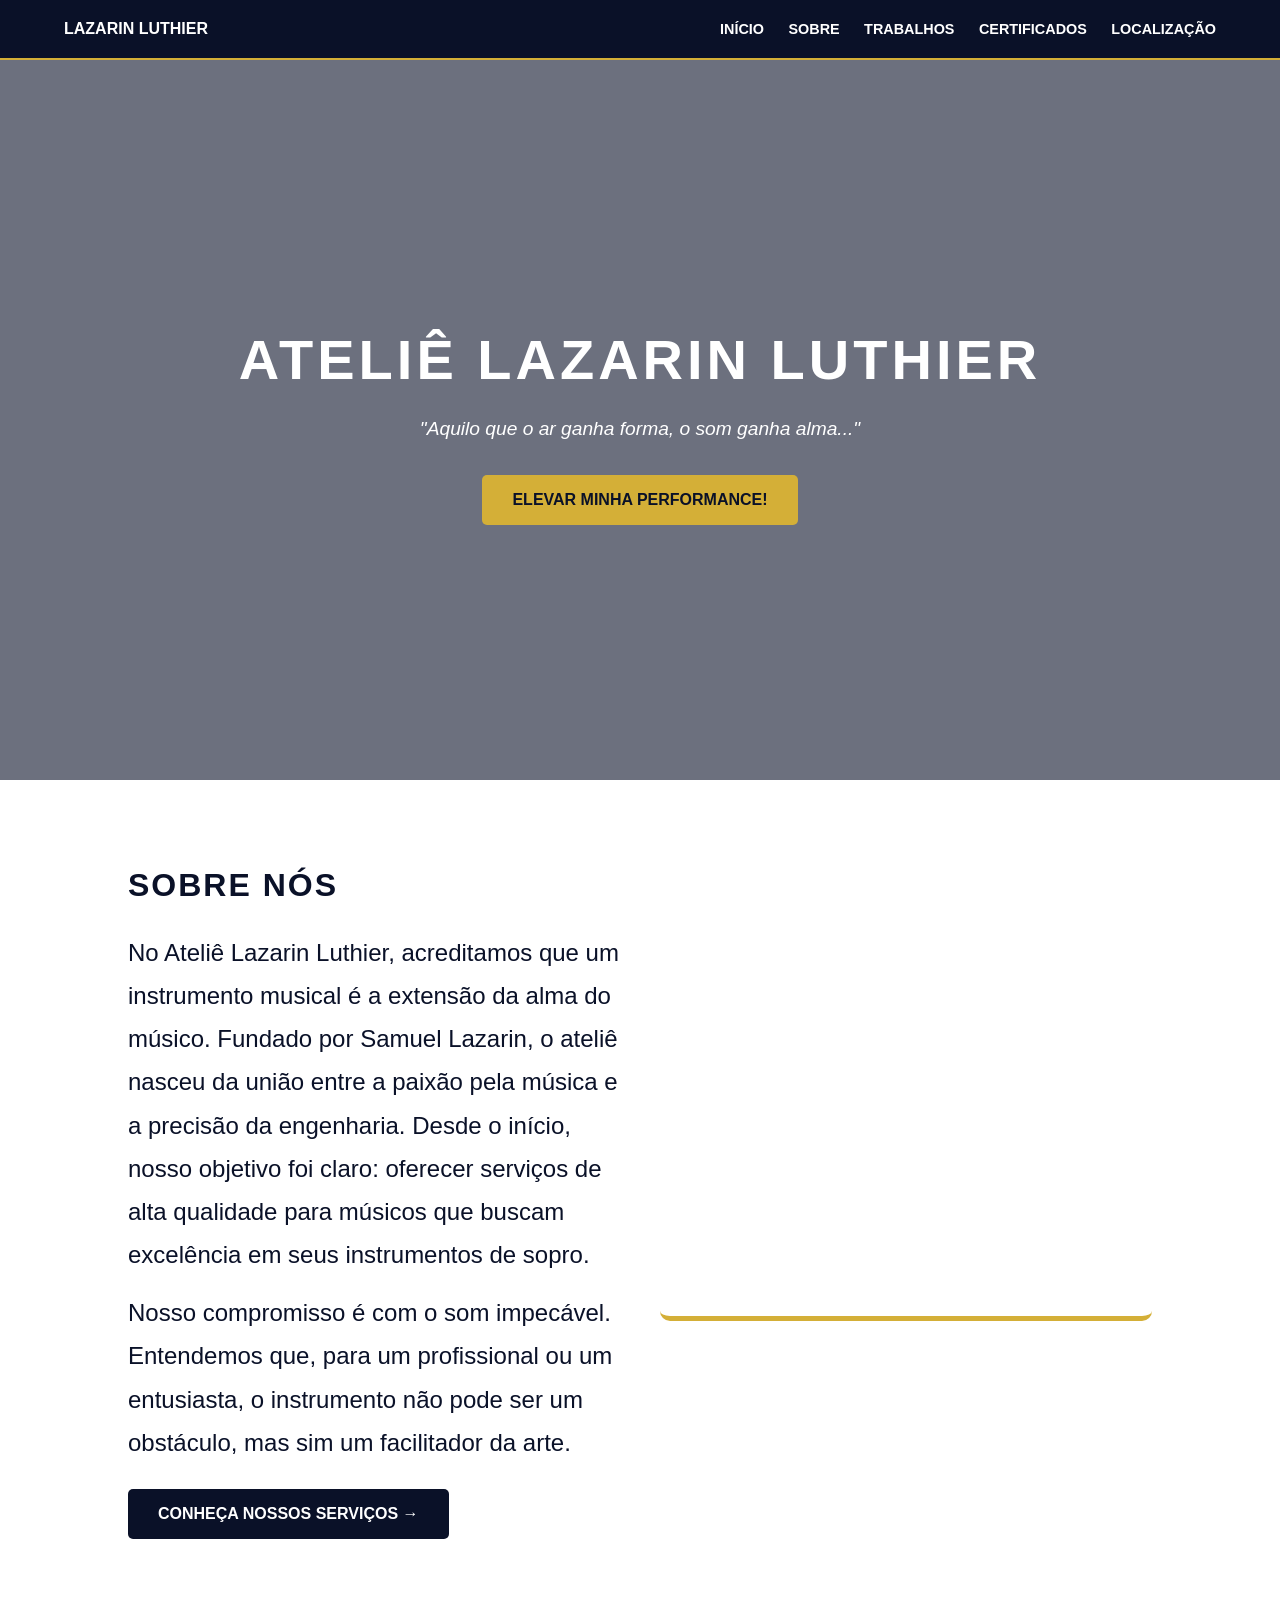
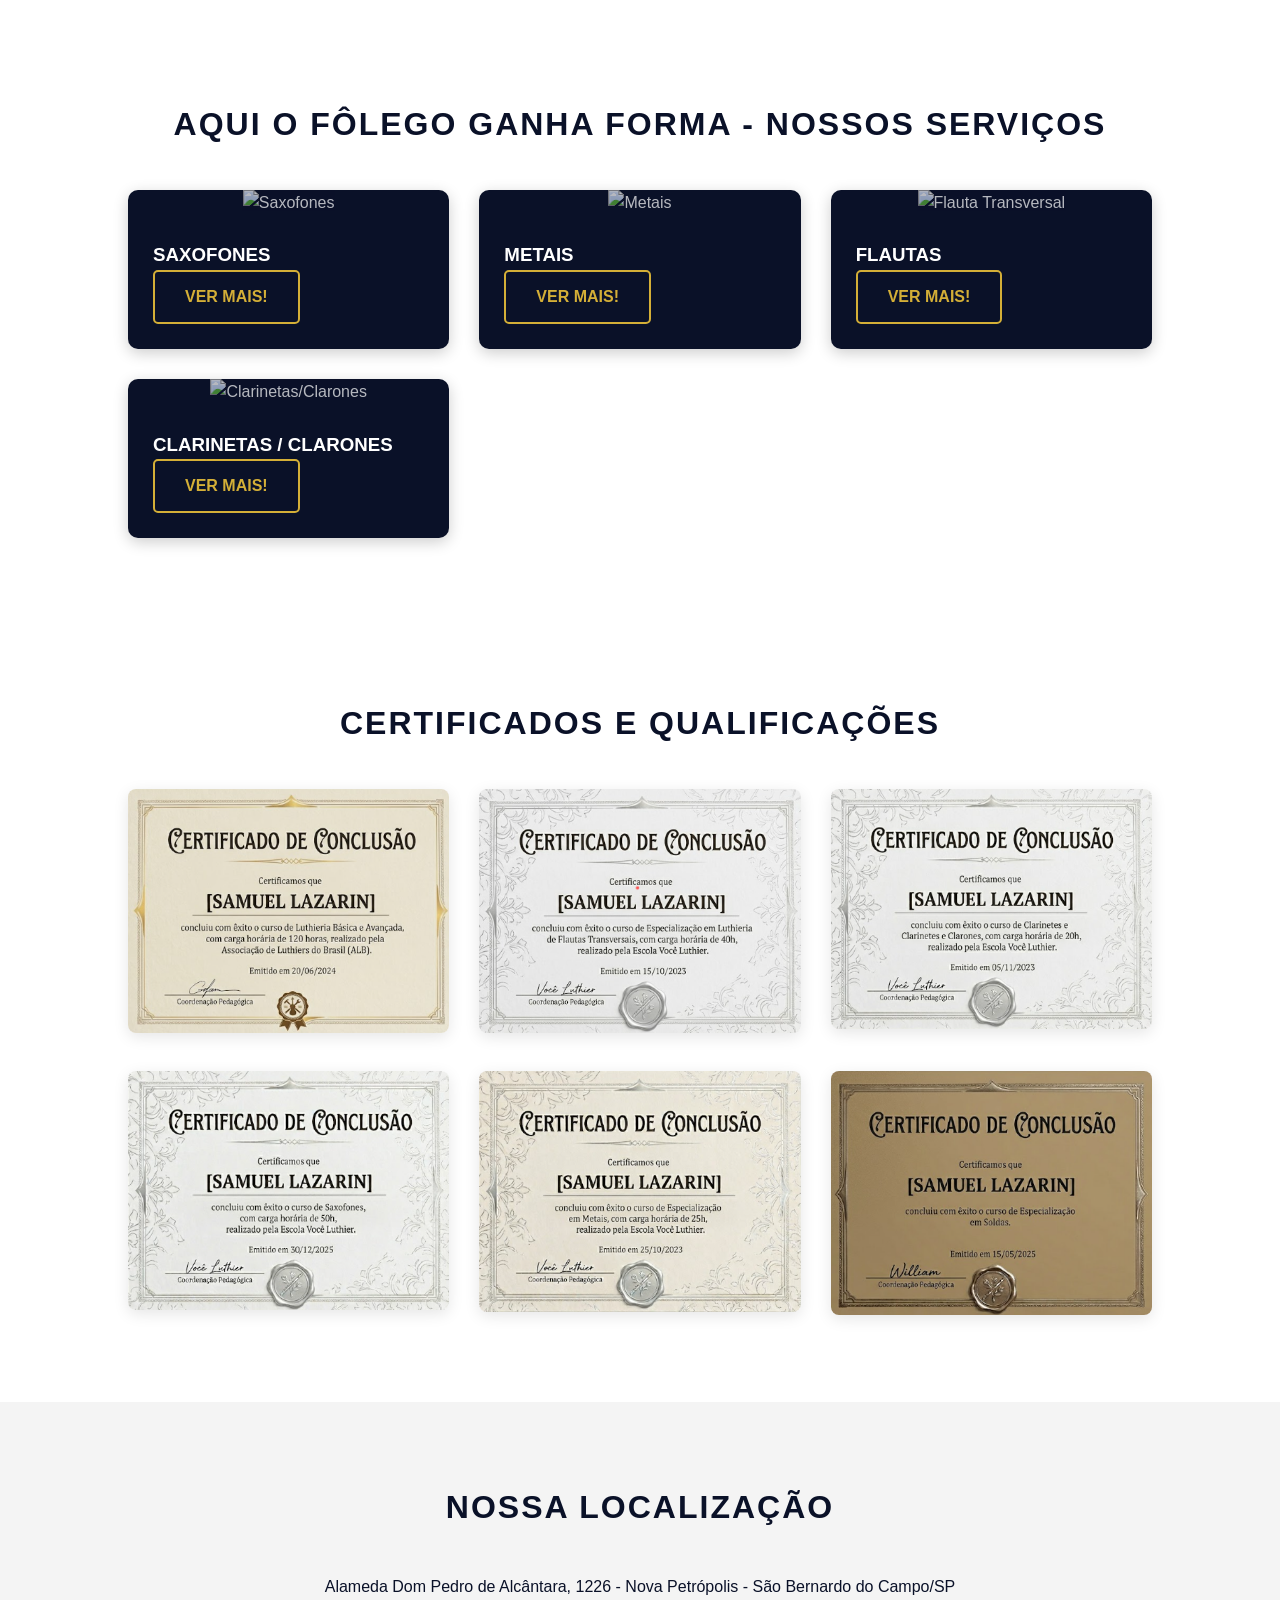
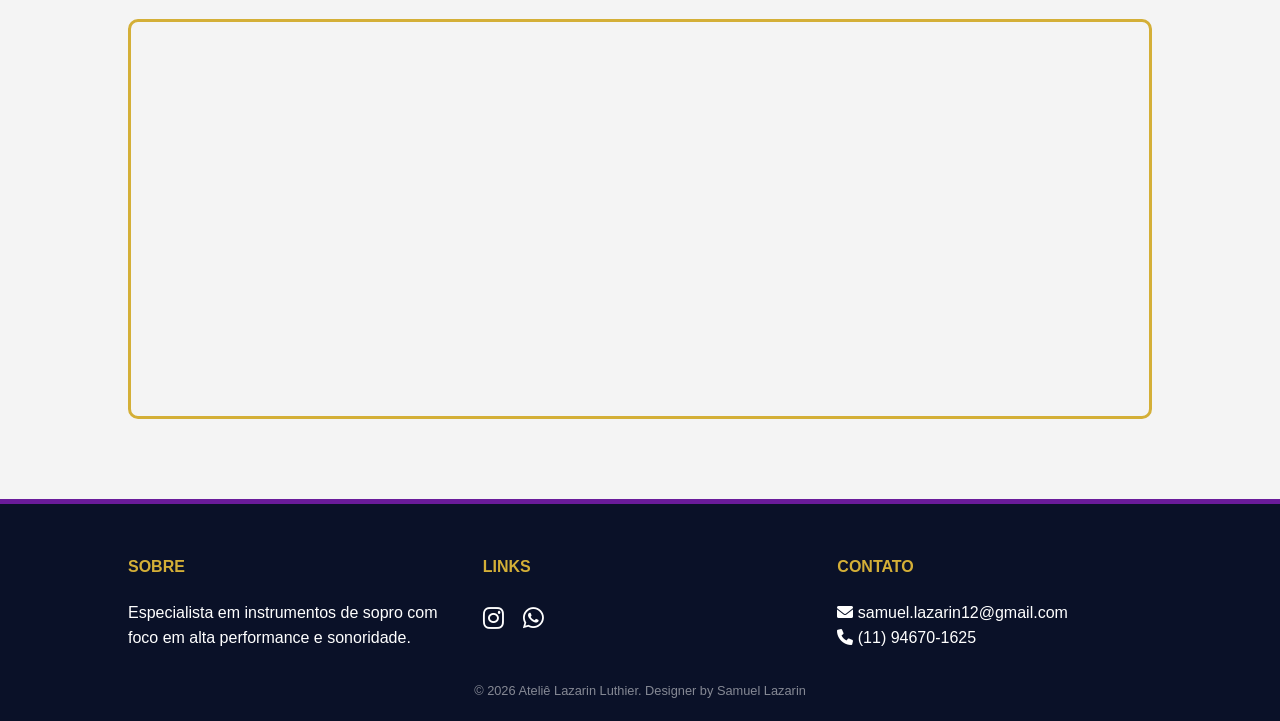
==== commit 17a8e4f2: "add responsive texts" ====
--- a/index.html
+++ b/index.html
@@ -64,7 +64,7 @@
       >
         <div style="flex: 1; min-width: 300px">
           <h2 style="margin-bottom: 20px; text-align: left">SOBRE NÓS</h2>
-          <p style="margin-bottom: 15px; font-size: 1.1rem; line-height: 1.8">
+          <p style="margin-bottom: 15px; font-size: 1.5rem; line-height: 1.8">
             No Ateliê Lazarin Luthier, acreditamos que um instrumento musical é
             a extensão da alma do músico. Fundado por Samuel Lazarin, o ateliê
             nasceu da união entre a paixão pela música e a precisão da
@@ -72,7 +72,7 @@
             serviços de alta qualidade para músicos que buscam excelência em
             seus instrumentos de sopro.
           </p>
-          <p style="margin-bottom: 25px; font-size: 1.1rem; line-height: 1.8">
+          <p style="margin-bottom: 25px; font-size: 1.5rem; line-height: 1.8">
             Nosso compromisso é com o som impecável. Entendemos que, para um
             profissional ou um entusiasta, o instrumento não pode ser um
             obstáculo, mas sim um facilitador da arte.
--- a/styles.css
+++ b/styles.css
@@ -1,3 +1,4 @@
+/* --- VARIÁVEIS E CONFIGURAÇÕES GERAIS --- */
 :root {
     --marinho: #0a1128;
     --dourado: #d4af37;
@@ -7,10 +8,6 @@
     --transition: all 0.3s ease;
 }
 
-video::-webkit-media-controls-start-playback-button {
-    display: none !important;
-}
-
 * { 
     margin: 0; 
     padding: 0; 
@@ -18,12 +15,23 @@
     font-family: 'Montserrat', sans-serif; 
 }
 
+html {
+    scroll-behavior: smooth;
+}
+
 body { 
     background-color: var(--branco); 
     color: var(--marinho); 
-}
-
-/* Header & Nav */
+    line-height: 1.6;
+    overflow-x: hidden;
+}
+
+/* --- ESTILOS DE VÍDEO & MEDIA CONTROLS --- */
+video::-webkit-media-controls-start-playback-button {
+    display: none !important;
+}
+
+/* --- NAVBAR --- */
 .navbar {
     background: var(--marinho);
     padding: 1rem 5%;
@@ -43,13 +51,14 @@
     font-weight: 600;
     font-size: 0.9rem;
     text-transform: uppercase;
+    transition: var(--transition);
 }
 
 .nav-links a:hover { 
     color: var(--dourado); 
 }
 
-/* Hero Section */
+/* --- HERO SECTION --- */
 .hero {
     position: relative;
     height: 80vh;
@@ -63,7 +72,6 @@
     overflow: hidden;
 }
 
-/* Estilo do Vídeo */
 .hero__video {
     position: absolute;
     top: 50%;
@@ -77,7 +85,6 @@
     object-fit: cover;
 }
 
-/* Overlay Escuro */
 .hero__overlay {
     position: absolute;
     top: 0;
@@ -88,7 +95,6 @@
     z-index: 2;
 }
 
-/* Conteúdo Hero */
 .hero__content {
     position: relative;
     z-index: 3;
@@ -106,7 +112,7 @@
     margin-bottom: 30px; 
 }
 
-/* Botões Estilizados */
+/* --- BOTÕES --- */
 .btn {
     padding: 12px 30px;
     border-radius: 5px;
@@ -140,10 +146,17 @@
     color: var(--marinho); 
 }
 
-/* Grids */
+/* --- GRIDS E SEÇÕES --- */
 .section-padding { 
     padding: 80px 10%; 
     text-align: center; 
+}
+
+h2 {
+    margin-bottom: 40px;
+    font-size: 2rem;
+    letter-spacing: 2px;
+    text-transform: uppercase;
 }
 
 .work-grid, .cert-grid {
@@ -153,13 +166,14 @@
     margin-top: 40px;
 }
 
+/* CARDS DE TRABALHO */
 .card {
     background: var(--marinho);
     color: var(--branco);
     border-radius: 10px;
     overflow: hidden;
     transition: var(--transition);
-    position: relative;
+    box-shadow: 0 4px 15px rgba(0,0,0,0.2);
 }
 
 .card img { 
@@ -167,21 +181,32 @@
     height: 250px; 
     object-fit: cover; 
     opacity: 0.7; 
-}
-
-.card:hover { 
-    transform: translateY(-10px); 
-}
-
-.card:hover img { 
-    opacity: 1; 
-}
-
-.card-body { 
-    padding: 20px; 
-}
-
-/* Localização */
+    transition: var(--transition);
+}
+
+.card:hover { transform: translateY(-10px); }
+.card:hover img { opacity: 1; }
+.card-body { padding: 25px; text-align: left; }
+
+/* CARDS DE CERTIFICADOS */
+.card-cert {
+    transition: var(--transition);
+}
+
+.card-cert img {
+    width: 100%;
+    height: auto;
+    border-radius: 8px;
+    box-shadow: 0 4px 15px rgba(0,0,0,0.1);
+    transition: var(--transition);
+}
+
+.card-cert:hover img {
+    transform: scale(1.02);
+    box-shadow: 0 8px 25px rgba(0,0,0,0.2);
+}
+
+/* --- LOCALIZAÇÃO --- */
 .map-container {
     width: 100%;
     height: 400px;
@@ -190,7 +215,7 @@
     overflow: hidden;
 }
 
-/* Footer Ajustado */
+/* --- FOOTER --- */
 .footer {
     background: var(--marinho);
     color: var(--branco);
@@ -208,30 +233,31 @@
 .footer h4 { 
     color: var(--dourado); 
     margin-bottom: 20px; 
+    text-transform: uppercase;
 }
 
 .social-icons a { 
     color: var(--branco); 
     font-size: 1.5rem; 
     margin-right: 15px; 
-    transition: 0.3s; 
+    transition: var(--transition); 
 }
 
 .social-icons a:hover { 
     color: var(--roxo); 
-}
-
-/* --- RESPONSIVIDADE --- */
+    transform: translateY(-3px);
+}
+
+/* --- RESPONSIVIDADE (FOCO EM LEITURA E ACESSIBILIDADE) --- */
 
 @media (max-width: 768px) {
     .navbar {
         flex-direction: column;
-        padding: 1rem;
-        text-align: center;
+        padding: 1.5rem 5%;
     }
 
     .nav-links {
-        margin-top: 15px;
+        margin-top: 20px;
         display: flex;
         flex-wrap: wrap;
         justify-content: center;
@@ -240,315 +266,33 @@
 
     .nav-links a {
         margin-left: 0;
-        font-size: 0.8rem;
+        font-size: 3rem; /* Texto maior para facilitar toque */
     }
 
     .hero h1 {
-        font-size: 2.2rem;
-        letter-spacing: 2px;
+        font-size: 3rem;
     }
 
     .hero p {
-        font-size: 1rem;
-    }
-
-    .section-padding {
-        padding: 40px 5%;
-    }
-
-    /* Mais espaço entre certificados no mobile */
-    .cert-grid, .work-grid {
-        grid-template-columns: 1fr;
-        gap: 50px; 
-        margin-top: 30px;
-    }
-
-    .card img {
-        height: 220px;
-    }
-
-    .footer-content {
-        text-align: center;
-    }
-
-    .social-icons {
-        display: flex;
-        justify-content: center;
-        margin-top: 10px;
-    }
-}
-
-@media (max-width: 480px) {
-    .hero h1 {
-        font-size: 1.8rem;
-    }
-
-    .btn {
-        width: 100%;
-        margin-bottom: 10px;
-    }
-}
-
-:root {
-    --marinho: #0a1128;
-    --dourado: #d4af37;
-    --roxo: #6a1b9a;
-    --branco: #ffffff;
-    --cinza-claro: #f4f4f4;
-    --transition: all 0.3s ease;
-}
-
-video::-webkit-media-controls-start-playback-button {
-    display: none !important;
-}
-
-* { 
-    margin: 0; 
-    padding: 0; 
-    box-sizing: border-box; 
-    font-family: 'Montserrat', sans-serif; 
-}
-
-body { 
-    background-color: var(--branco); 
-    color: var(--marinho); 
-    line-height: 1.6;
-}
-
-/* Header & Nav */
-.navbar {
-    background: var(--marinho);
-    padding: 1rem 5%;
-    display: flex;
-    justify-content: space-between;
-    align-items: center;
-    position: sticky;
-    top: 0;
-    z-index: 1000;
-    border-bottom: 2px solid var(--dourado);
-}
-
-.nav-links a {
-    color: var(--branco);
-    text-decoration: none;
-    margin-left: 20px;
-    font-weight: 600;
-    font-size: 0.9rem;
-    text-transform: uppercase;
-}
-
-.nav-links a:hover { 
-    color: var(--dourado); 
-}
-
-/* Hero Section */
-.hero {
-    position: relative;
-    height: 80vh;
-    display: flex;
-    flex-direction: column;
-    justify-content: center;
-    align-items: center;
-    text-align: center;
-    color: var(--branco);
-    padding: 20px;
-    overflow: hidden;
-}
-
-.hero__video {
-    position: absolute;
-    top: 50%;
-    left: 50%;
-    min-width: 100%;
-    min-height: 100%;
-    width: auto;
-    height: auto;
-    z-index: 1;
-    transform: translate(-50%, -50%);
-    object-fit: cover;
-}
-
-.hero__overlay {
-    position: absolute;
-    top: 0;
-    left: 0;
-    width: 100%;
-    height: 100%;
-    background: rgba(10, 17, 40, 0.6);
-    z-index: 2;
-}
-
-.hero__content {
-    position: relative;
-    z-index: 3;
-}
-
-.hero h1 { 
-    font-size: 3.5rem; 
-    letter-spacing: 4px; 
-    margin-bottom: 10px; 
-}
-
-.hero p { 
-    font-style: italic; 
-    font-size: 1.2rem; 
-    margin-bottom: 30px; 
-}
-
-/* Botões */
-.btn {
-    padding: 12px 30px;
-    border-radius: 5px;
-    font-weight: bold;
-    text-transform: uppercase;
-    cursor: pointer;
-    transition: var(--transition);
-    border: none;
-    display: inline-block;
-    text-decoration: none;
-}
-
-.btn-primary { 
-    background: var(--dourado); 
-    color: var(--marinho); 
-}
-
-.btn-primary:hover { 
-    background: var(--branco); 
-    transform: scale(1.05); 
-}
-
-.btn-outline { 
-    border: 2px solid var(--dourado); 
-    color: var(--dourado); 
-    background: transparent; 
-}
-
-.btn-outline:hover { 
-    background: var(--dourado); 
-    color: var(--marinho); 
-}
-
-/* Grids Gerais */
-.section-padding { 
-    padding: 80px 10%; 
-    text-align: center; 
-}
-
-h2 {
-    margin-bottom: 40px;
-    font-size: 2rem;
-    letter-spacing: 2px;
-}
-
-.work-grid, .cert-grid {
-    display: grid;
-    grid-template-columns: repeat(auto-fit, minmax(300px, 1fr));
-    gap: 30px;
-    margin-top: 40px;
-}
-
-/* Estilo dos Cards de Trabalhos */
-.card {
-    background: var(--marinho);
-    color: var(--branco);
-    border-radius: 10px;
-    overflow: hidden;
-    transition: var(--transition);
-}
-
-.card img { 
-    width: 100%; 
-    height: 250px; 
-    object-fit: cover; 
-    opacity: 0.7; 
-}
-
-.card:hover { transform: translateY(-10px); }
-.card:hover img { opacity: 1; }
-.card-body { padding: 20px; }
-
-/* Estilo dos Cards de Certificados */
-.card-cert img {
-    width: 100%;
-    height: auto;
-    border-radius: 8px;
-    box-shadow: 0 4px 15px rgba(0,0,0,0.1);
-    transition: var(--transition);
-}
-
-.card-cert:hover img {
-    transform: scale(1.02);
-}
-
-/* Localização */
-.map-container {
-    width: 100%;
-    height: 400px;
-    border: 3px solid var(--dourado);
-    border-radius: 10px;
-    overflow: hidden;
-}
-
-/* Footer */
-.footer {
-    background: var(--marinho);
-    color: var(--branco);
-    padding: 50px 10% 20px;
-    border-top: 5px solid var(--roxo);
-}
-
-.footer-content {
-    display: grid;
-    grid-template-columns: repeat(auto-fit, minmax(200px, 1fr));
-    gap: 40px;
-    margin-bottom: 30px;
-}
-
-.footer h4 { color: var(--dourado); margin-bottom: 20px; }
-
-.social-icons a { 
-    color: var(--branco); 
-    font-size: 1.5rem; 
-    margin-right: 15px; 
-    transition: 0.3s; 
-}
-
-.social-icons a:hover { color: var(--roxo); }
-
-/* --- RESPONSIVIDADE --- */
-
-@media (max-width: 768px) {
-    .navbar {
-        flex-direction: column;
-        padding: 1.5rem 5%;
-    }
-
-    .nav-links {
-        margin-top: 15px;
-        display: flex;
-        flex-wrap: wrap;
-        justify-content: center;
-        gap: 10px;
-    }
-
-    .nav-links a {
-        margin-left: 0;
-        font-size: 0.75rem;
-    }
-
-    .hero h1 {
         font-size: 2rem;
+        line-height: 1.5;
     }
 
     .section-padding {
         padding: 60px 8%;
     }
 
-    /* Ajuste de Grid para Mobile: Espaçamento Maior */
+    h2 {
+        font-size: 4rem;
+    }
+
+    p {
+        font-size: 5rem; /* Parágrafos maiores */
+    }
+
     .cert-grid {
-        grid-template-columns: 1fr; /* Força uma coluna única */
-        gap: 60px; /* Espaço bem visível entre um certificado e outro */
+        grid-template-columns: 1fr;
+        gap: 60px; /* Espaço amplo entre certificados */
         margin-top: 50px;
     }
 
@@ -557,29 +301,43 @@
         gap: 40px;
     }
 
+    .card-body h3 {
+        font-size: 3rem;
+    }
+
     .footer-content {
         text-align: center;
+        font-size: 3rem;
     }
 
     .social-icons {
         justify-content: center;
         display: flex;
-        margin-top: 10px;
+        margin-top: 15px;
     }
 }
 
 @media (max-width: 480px) {
     .hero h1 {
-        font-size: 1.6rem;
+        font-size: 3rem;
+    }
+
+    .hero p {
+        font-size: 30px;
     }
 
     .btn {
         width: 100%;
-        margin-bottom: 10px;
-    }
-
-    /* Espaçamento extra para telas bem pequenas */
+        margin-bottom: 15px;
+        padding: 15px 30px;
+        font-size: 2rem;
+    }
+
     .cert-grid {
         gap: 80px; 
     }
-}+
+    .nav-links a {
+        font-size: 15px;
+    }
+}
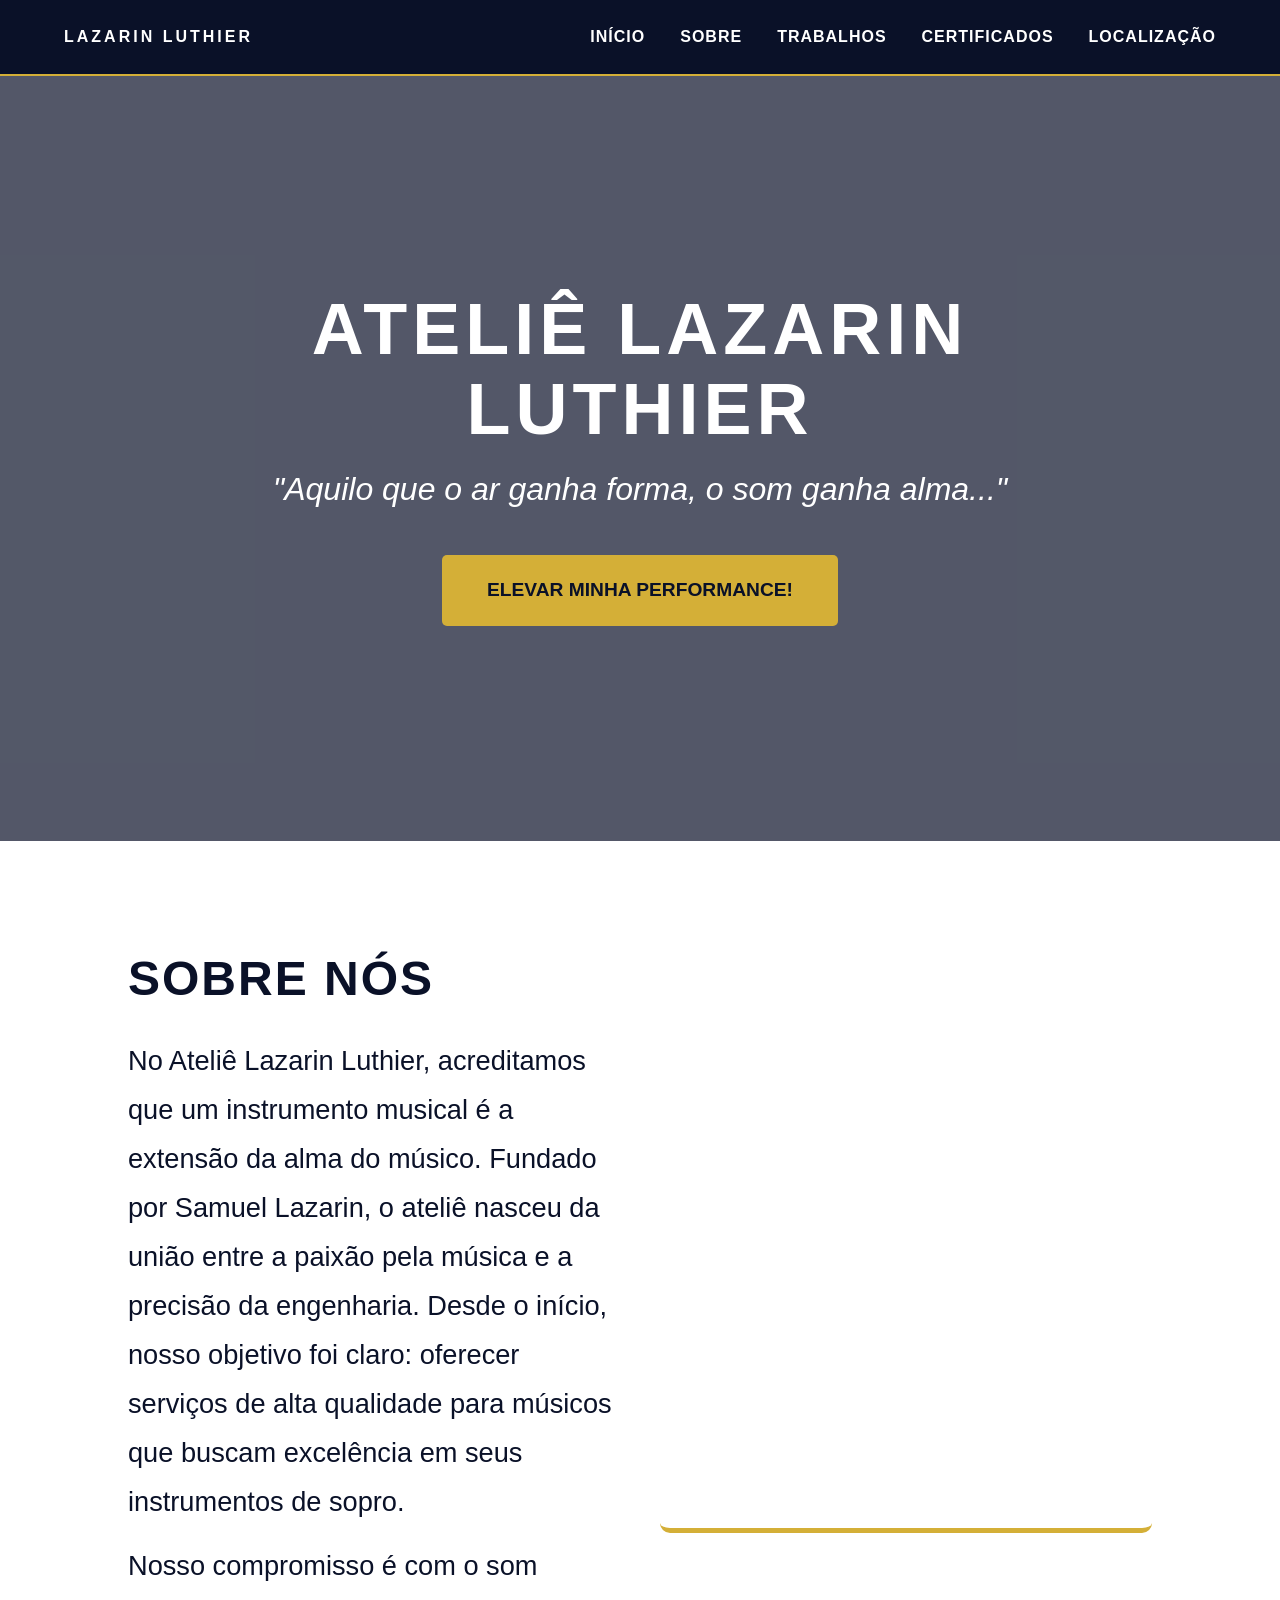
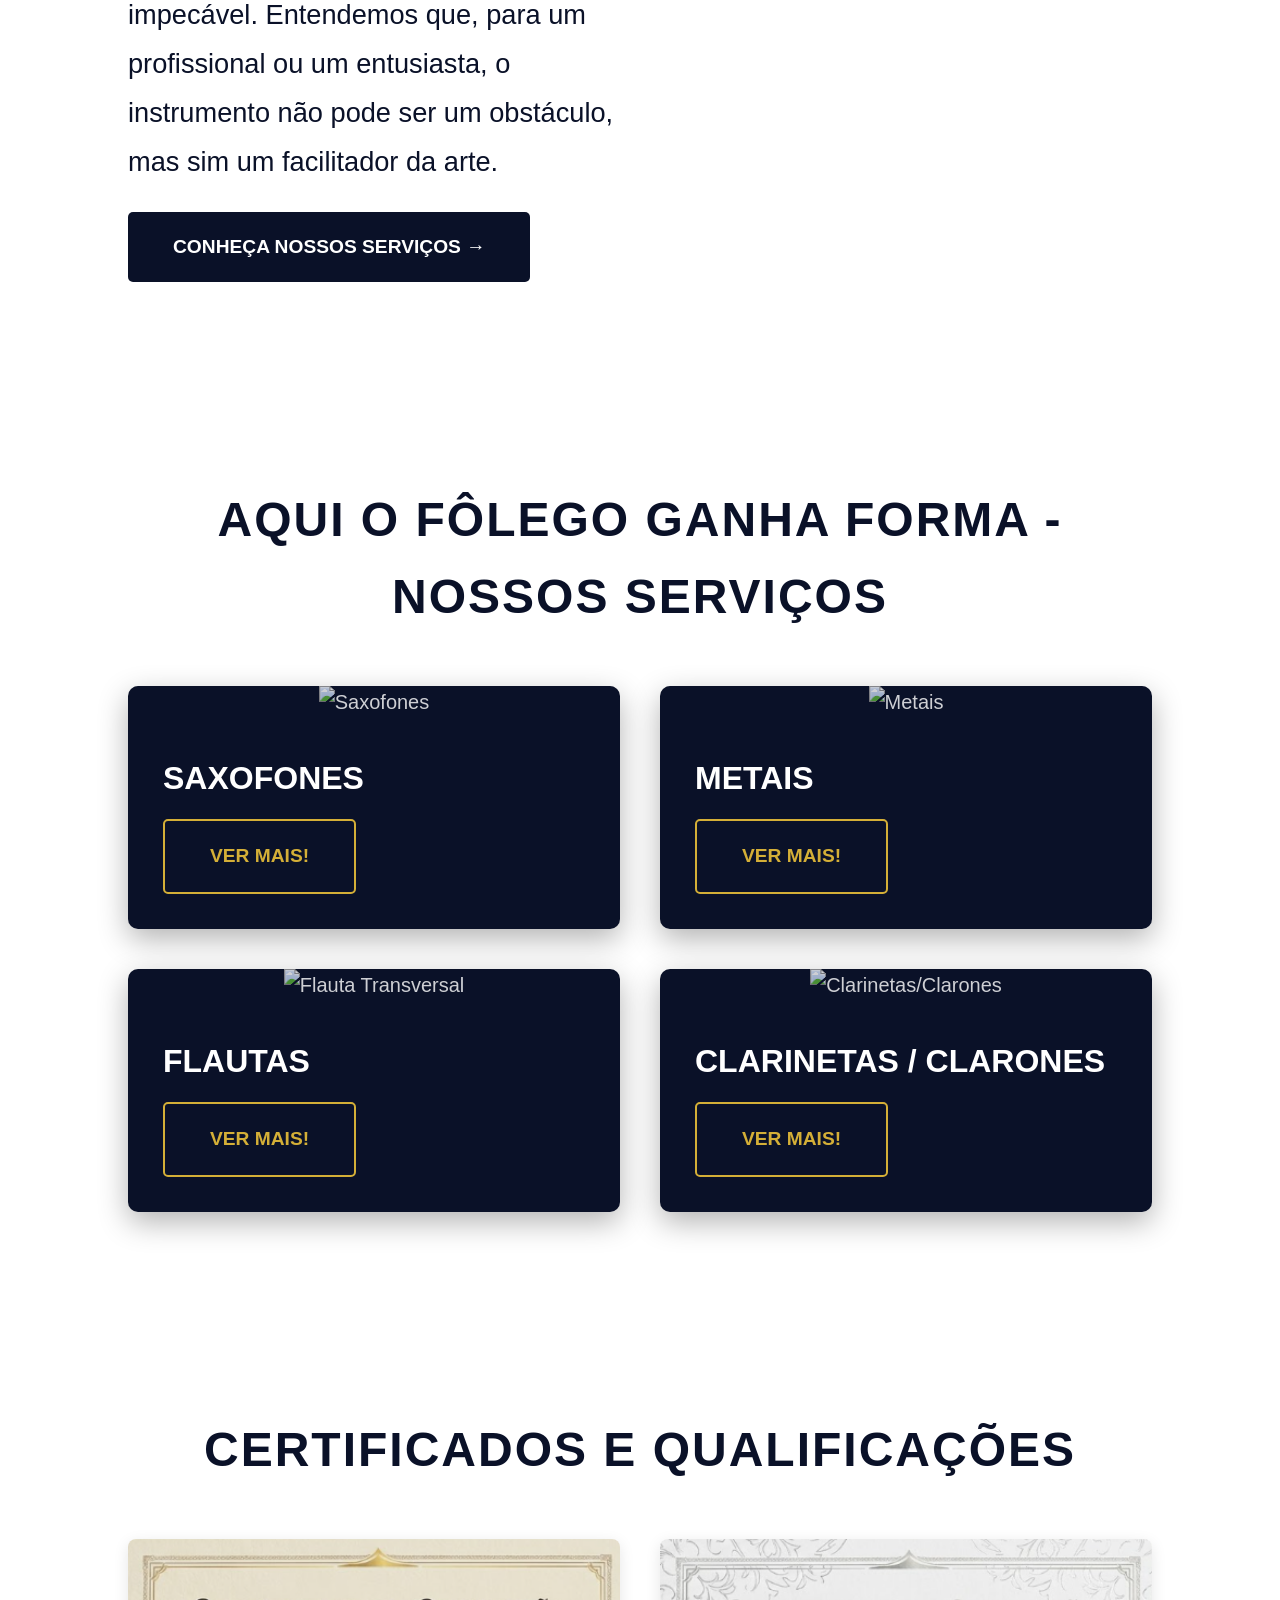
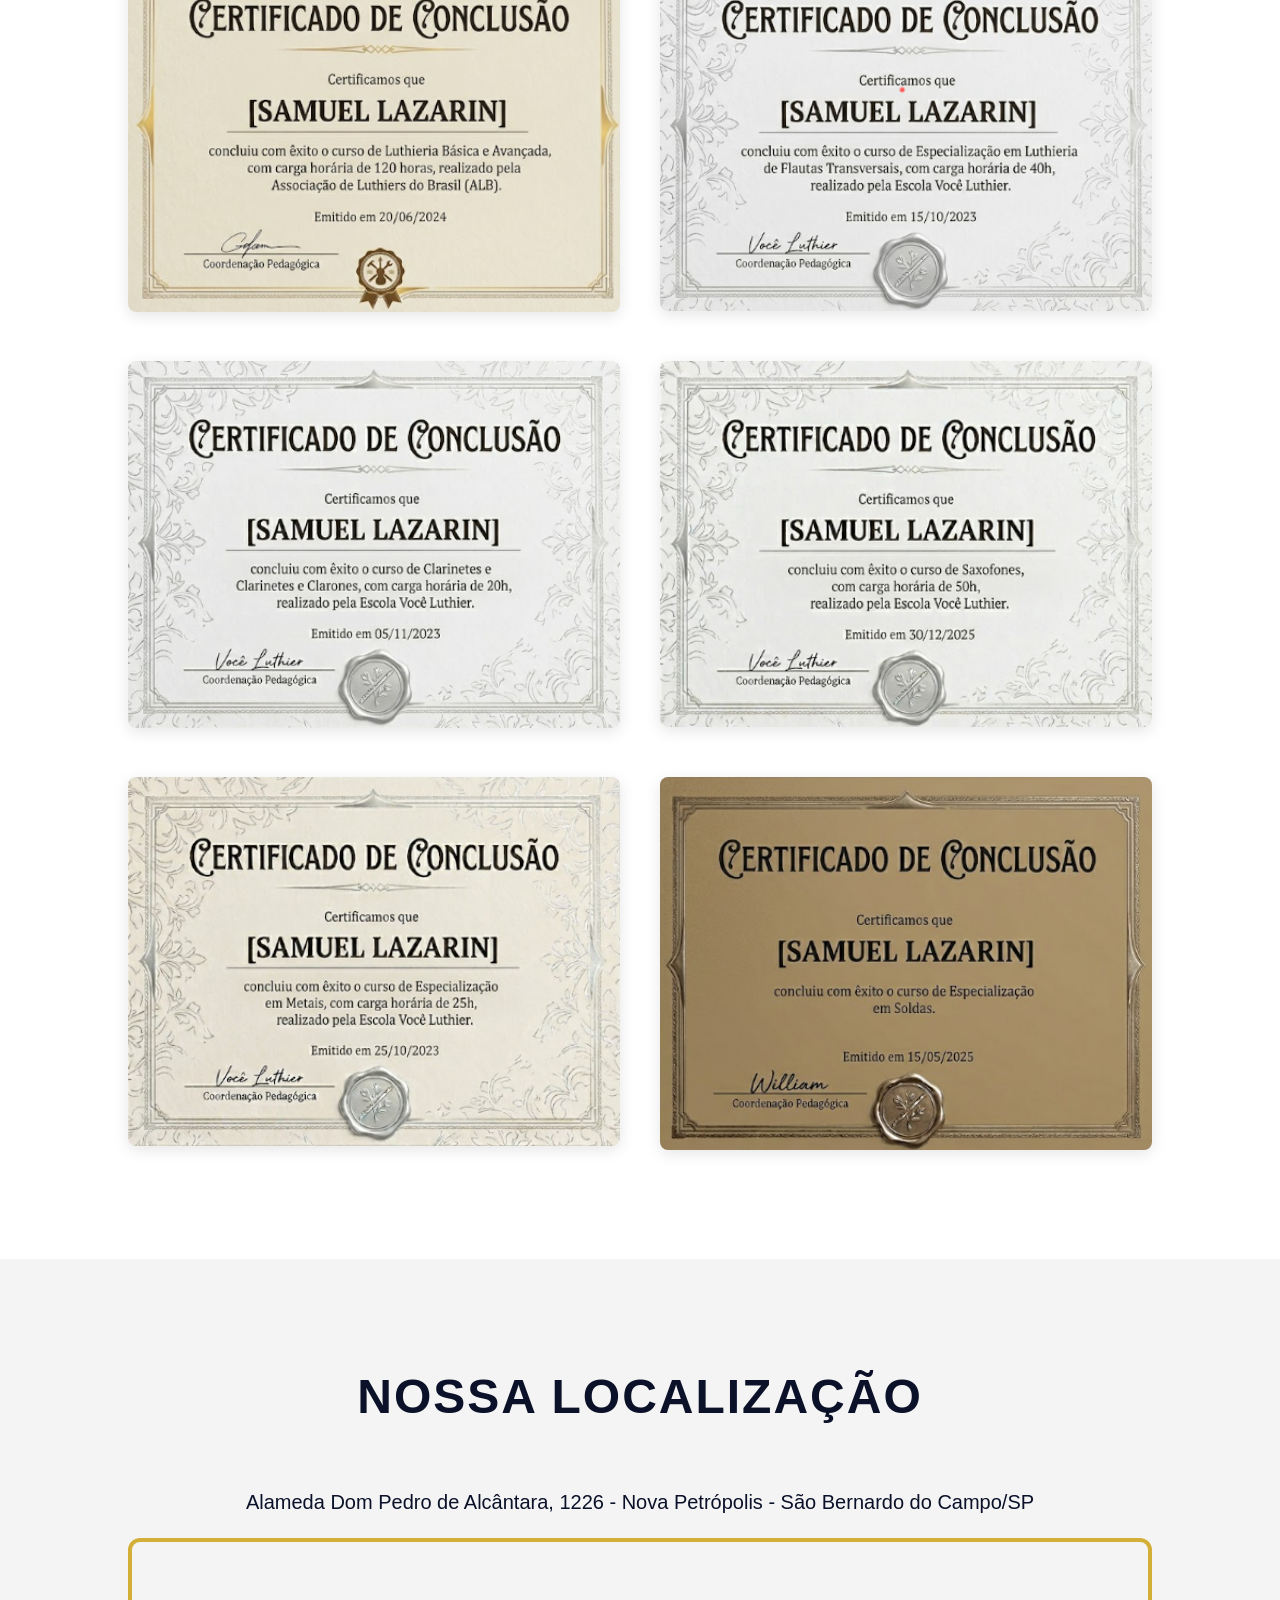
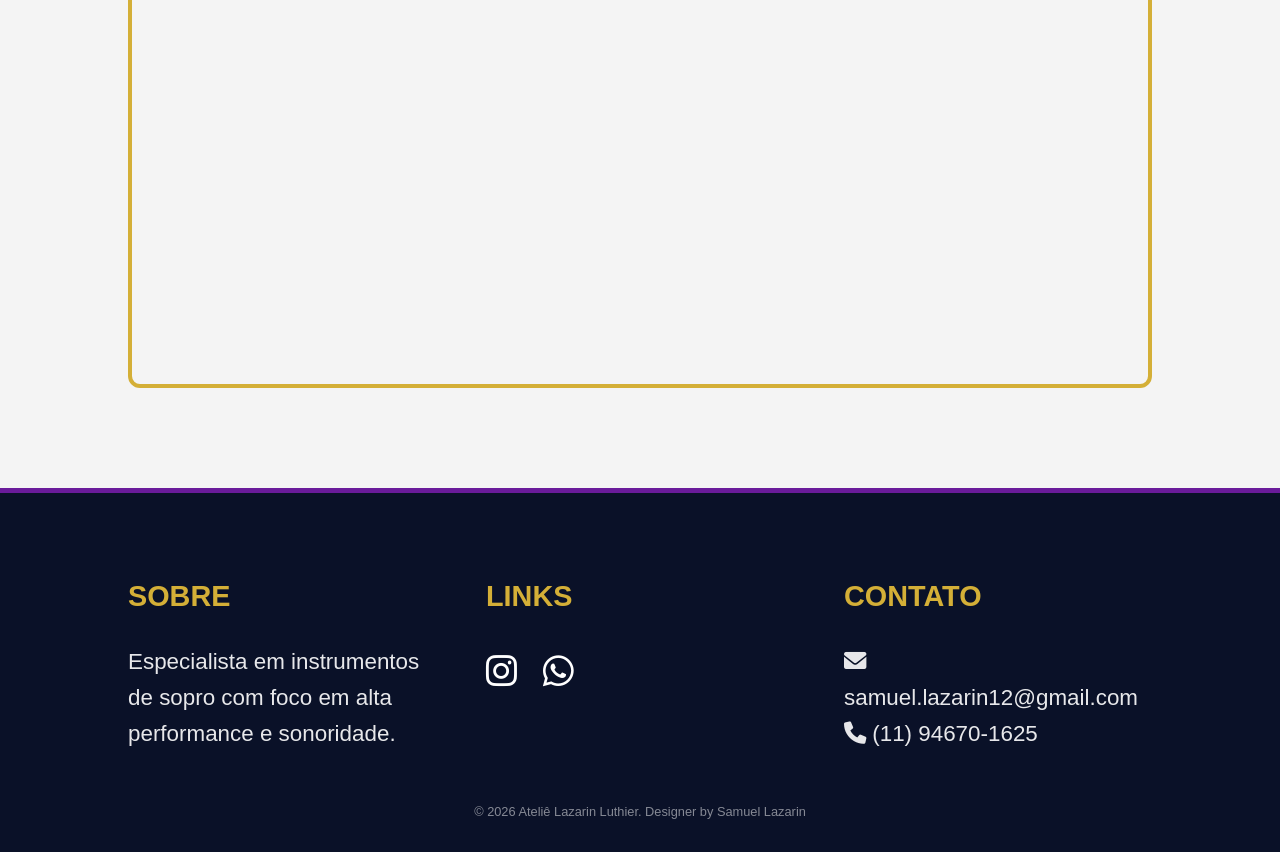
==== commit 87266b03: "add responsive in texts" ====
--- a/index.html
+++ b/index.html
@@ -31,7 +31,7 @@
 
     <!-- Hero Section -->
     <header class="hero">
-      <video autoplay muted loop playsinline class="hero__video">
+      <video autoplay muted loop playsinline preload="auto" style="pointer-events: none;" class="hero__video">
         <source src="assets/video-site.mp4" type="video/mp4" />
         Seu navegador não suporta vídeos.
       </video>
@@ -85,25 +85,18 @@
           >
         </div>
         <div style="flex: 1; min-width: 300px">
-          <!-- <img
-            src="https://images.unsplash.com/photo-1511192336575-5a79af67a629?q=80&w=2000"
-            alt="Luthier trabalhando"
-            style="
-              width: 100%;
-              border-radius: 10px;
-              border-bottom: 5px solid var(--dourado);
-            "
-          /> -->
 
           <video
             autoplay
             muted
             loop
             playsinline
+            preload="auto"
             style="
               width: 100%;
               border-radius: 10px;
               border-bottom: 5px solid var(--dourado);
+              pointer-events: none;
               video::-webkit-media-controls-start-playback-button {
                 display: none !important;
               }
--- a/styles.css
+++ b/styles.css
@@ -15,26 +15,38 @@
     font-family: 'Montserrat', sans-serif; 
 }
 
-html {
-    scroll-behavior: smooth;
-}
+html { scroll-behavior: smooth; }
 
 body { 
     background-color: var(--branco); 
     color: var(--marinho); 
     line-height: 1.6;
     overflow-x: hidden;
-}
-
-/* --- ESTILOS DE VÍDEO & MEDIA CONTROLS --- */
+    font-size: 20px; /* Aumento da base de leitura global */
+}
+
+/* --- REMOÇÃO TOTAL DE BOTÕES DE VÍDEO (AGRESSIVO) --- */
+video::-webkit-media-controls,
+video::-webkit-media-controls-enclosure,
+video::-webkit-media-controls-panel,
+video::-webkit-media-controls-play-button,
 video::-webkit-media-controls-start-playback-button {
     display: none !important;
-}
-
-/* --- NAVBAR --- */
+    -webkit-appearance: none !important;
+    opacity: 0 !important;
+}
+
+video {
+    pointer-events: none; /* Bloqueia clique para não aparecer botões nativos */
+    object-fit: cover;
+    outline: none;
+    border: none;
+}
+
+/* --- NAVBAR (FONTE EXTRA GRANDE) --- */
 .navbar {
     background: var(--marinho);
-    padding: 1rem 5%;
+    padding: 1.5rem 5%;
     display: flex;
     justify-content: space-between;
     align-items: center;
@@ -44,24 +56,35 @@
     border-bottom: 2px solid var(--dourado);
 }
 
+.logo {
+    font-size: 1rem !important; /* Logo imponente */
+    font-weight: 900;
+    letter-spacing: 3px;
+    color: var(--branco);
+}
+
+.nav-links {
+    display: flex;
+    align-items: center;
+}
+
 .nav-links a {
     color: var(--branco);
     text-decoration: none;
-    margin-left: 20px;
-    font-weight: 600;
-    font-size: 0.9rem;
+    margin-left: 35px;
+    font-weight: 800;
+    font-size: 1rem; /* Fonte da Navbar aumentada conforme pedido */
     text-transform: uppercase;
     transition: var(--transition);
-}
-
-.nav-links a:hover { 
-    color: var(--dourado); 
-}
+    letter-spacing: 1px;
+}
+
+.nav-links a:hover { color: var(--dourado); }
 
 /* --- HERO SECTION --- */
 .hero {
     position: relative;
-    height: 80vh;
+    height: 85vh;
     display: flex;
     flex-direction: column;
     justify-content: center;
@@ -78,45 +101,40 @@
     left: 50%;
     min-width: 100%;
     min-height: 100%;
-    width: auto;
-    height: auto;
     z-index: 1;
     transform: translate(-50%, -50%);
-    object-fit: cover;
 }
 
 .hero__overlay {
     position: absolute;
-    top: 0;
-    left: 0;
-    width: 100%;
-    height: 100%;
-    background: rgba(10, 17, 40, 0.6);
+    top: 0; left: 0; width: 100%; height: 100%;
+    background: rgba(10, 17, 40, 0.7);
     z-index: 2;
 }
 
-.hero__content {
-    position: relative;
-    z-index: 3;
-}
+.hero__content { position: relative; z-index: 3; max-width: 1000px; }
 
 .hero h1 { 
-    font-size: 3.5rem; 
-    letter-spacing: 4px; 
-    margin-bottom: 10px; 
+    font-size: 4.5rem; 
+    font-weight: 900;
+    letter-spacing: 5px; 
+    margin-bottom: 15px; 
+    line-height: 1.1;
 }
 
 .hero p { 
     font-style: italic; 
-    font-size: 1.2rem; 
-    margin-bottom: 30px; 
+    font-size: 2rem; 
+    margin-bottom: 40px; 
+    font-weight: 300;
 }
 
 /* --- BOTÕES --- */
 .btn {
-    padding: 12px 30px;
+    padding: 20px 45px;
     border-radius: 5px;
-    font-weight: bold;
+    font-weight: 800;
+    font-size: 1.2rem;
     text-transform: uppercase;
     cursor: pointer;
     transition: var(--transition);
@@ -124,220 +142,80 @@
     display: inline-block;
     text-decoration: none;
 }
-
-.btn-primary { 
-    background: var(--dourado); 
-    color: var(--marinho); 
-}
-
-.btn-primary:hover { 
-    background: var(--branco); 
-    transform: scale(1.05); 
-}
-
-.btn-outline { 
-    border: 2px solid var(--dourado); 
-    color: var(--dourado); 
-    background: transparent; 
-}
-
-.btn-outline:hover { 
-    background: var(--dourado); 
-    color: var(--marinho); 
+.btn-primary { background: var(--dourado); color: var(--marinho); }
+.btn-primary:hover { background: var(--branco); transform: scale(1.05); }
+
+.btn-outline { border: 2px solid var(--dourado); color: var(--dourado); background: transparent; }
+.btn-outline:hover { background: var(--dourado); color: var(--marinho); }
+
+/* --- SEÇÃO SOBRE --- */
+#sobre p {
+    font-size: 1.7rem !important; 
+    line-height: 1.8;
+    margin-bottom: 30px;
 }
 
 /* --- GRIDS E SEÇÕES --- */
-.section-padding { 
-    padding: 80px 10%; 
-    text-align: center; 
-}
-
-h2 {
-    margin-bottom: 40px;
-    font-size: 2rem;
-    letter-spacing: 2px;
-    text-transform: uppercase;
-}
+.section-padding { padding: 100px 10%; text-align: center; }
+h2 { margin-bottom: 50px; font-size: 3rem; font-weight: 800; letter-spacing: 2px; text-transform: uppercase; }
 
 .work-grid, .cert-grid {
     display: grid;
-    grid-template-columns: repeat(auto-fit, minmax(300px, 1fr));
-    gap: 30px;
-    margin-top: 40px;
-}
-
-/* CARDS DE TRABALHO */
-.card {
-    background: var(--marinho);
-    color: var(--branco);
-    border-radius: 10px;
-    overflow: hidden;
-    transition: var(--transition);
-    box-shadow: 0 4px 15px rgba(0,0,0,0.2);
-}
-
-.card img { 
-    width: 100%; 
-    height: 250px; 
-    object-fit: cover; 
-    opacity: 0.7; 
-    transition: var(--transition);
-}
-
-.card:hover { transform: translateY(-10px); }
-.card:hover img { opacity: 1; }
-.card-body { padding: 25px; text-align: left; }
-
-/* CARDS DE CERTIFICADOS */
-.card-cert {
-    transition: var(--transition);
-}
-
-.card-cert img {
-    width: 100%;
-    height: auto;
-    border-radius: 8px;
-    box-shadow: 0 4px 15px rgba(0,0,0,0.1);
-    transition: var(--transition);
-}
-
-.card-cert:hover img {
-    transform: scale(1.02);
-    box-shadow: 0 8px 25px rgba(0,0,0,0.2);
-}
-
-/* --- LOCALIZAÇÃO --- */
-.map-container {
-    width: 100%;
-    height: 400px;
-    border: 3px solid var(--dourado);
-    border-radius: 10px;
-    overflow: hidden;
-}
-
-/* --- FOOTER --- */
-.footer {
-    background: var(--marinho);
-    color: var(--branco);
-    padding: 50px 10% 20px;
-    border-top: 5px solid var(--roxo);
-}
-
-.footer-content {
-    display: grid;
-    grid-template-columns: repeat(auto-fit, minmax(200px, 1fr));
+    grid-template-columns: repeat(auto-fit, minmax(320px, 1fr));
     gap: 40px;
-    margin-bottom: 30px;
-}
-
-.footer h4 { 
-    color: var(--dourado); 
-    margin-bottom: 20px; 
-    text-transform: uppercase;
-}
-
-.social-icons a { 
-    color: var(--branco); 
-    font-size: 1.5rem; 
-    margin-right: 15px; 
-    transition: var(--transition); 
-}
-
-.social-icons a:hover { 
-    color: var(--roxo); 
-    transform: translateY(-3px);
-}
-
-/* --- RESPONSIVIDADE (FOCO EM LEITURA E ACESSIBILIDADE) --- */
-
+    margin-top: 50px;
+}
+
+/* CARDS */
+.card { background: var(--marinho); color: var(--branco); border-radius: 10px; overflow: hidden; transition: var(--transition); box-shadow: 0 10px 30px rgba(0,0,0,0.3); }
+.card img { width: 100%; height: 300px; object-fit: cover; opacity: 0.8; transition: var(--transition); }
+.card-body { padding: 35px; text-align: left; }
+.card-body h3 { font-size: 2rem; margin-bottom: 15px; }
+
+/* CERTIFICADOS */
+.card-cert { transition: var(--transition); }
+.card-cert img { width: 100%; height: auto; border-radius: 8px; box-shadow: 0 4px 15px rgba(0,0,0,0.1); }
+.card-cert:hover img { transform: scale(1.02); }
+
+/* LOCALIZAÇÃO */
+.map-container { width: 100%; height: 450px; border: 4px solid var(--dourado); border-radius: 12px; overflow: hidden; }
+
+/* FOOTER */
+.footer { background: var(--marinho); color: var(--branco); padding: 80px 10% 30px; border-top: 5px solid var(--roxo); }
+.footer-content { display: grid; grid-template-columns: repeat(auto-fit, minmax(250px, 1fr)); gap: 50px; margin-bottom: 50px; }
+.footer h4 { color: var(--dourado); margin-bottom: 25px; font-size: 1.8rem; text-transform: uppercase; font-weight: 800; }
+.footer p { font-size: 1.4rem; opacity: 0.9; }
+.social-icons a { color: var(--branco); font-size: 2.2rem; margin-right: 20px; transition: var(--transition); }
+.social-icons a:hover { color: var(--dourado); }
+.copyright { text-align: center; opacity: 0.6; font-size: 1.2rem; padding-top: 30px; border-top: 1px solid rgba(255,255,255,0.1); }
+
+/* --- RESPONSIVIDADE (TEXTOS GIGANTES NO MOBILE) --- */
 @media (max-width: 768px) {
-    .navbar {
-        flex-direction: column;
-        padding: 1.5rem 5%;
+    .navbar { padding: 2.5rem 5% !important; flex-direction: column; }
+    .logo { font-size: 2.5rem !important; margin-bottom: 25px; }
+    .nav-links { flex-direction: column; gap: 20px; width: 100%; }
+    .nav-links a { 
+        font-size: 2.2rem !important; /* Fonte gigante na Navbar mobile */
+        margin-left: 0; 
+        width: 100%;
+        text-align: center;
+        padding: 10px 0;
     }
 
-    .nav-links {
-        margin-top: 20px;
-        display: flex;
-        flex-wrap: wrap;
-        justify-content: center;
-        gap: 15px;
-    }
-
-    .nav-links a {
-        margin-left: 0;
-        font-size: 3rem; /* Texto maior para facilitar toque */
-    }
-
-    .hero h1 {
-        font-size: 3rem;
-    }
-
-    .hero p {
-        font-size: 2rem;
-        line-height: 1.5;
-    }
-
-    .section-padding {
-        padding: 60px 8%;
-    }
-
-    h2 {
-        font-size: 4rem;
-    }
-
-    p {
-        font-size: 5rem; /* Parágrafos maiores */
-    }
-
-    .cert-grid {
-        grid-template-columns: 1fr;
-        gap: 60px; /* Espaço amplo entre certificados */
-        margin-top: 50px;
-    }
-
-    .work-grid {
-        grid-template-columns: 1fr;
-        gap: 40px;
-    }
-
-    .card-body h3 {
-        font-size: 3rem;
-    }
-
-    .footer-content {
-        text-align: center;
-        font-size: 3rem;
-    }
-
-    .social-icons {
-        justify-content: center;
-        display: flex;
-        margin-top: 15px;
-    }
+    .hero h1 { font-size: 4rem !important; }
+    .hero p { font-size: 2.5rem !important; }
+
+    h2 { font-size: 3.8rem !important; }
+    #sobre p { font-size: 2.2rem !important; }
+    
+    .btn { font-size: 2rem !important; padding: 25px; width: 100%; }
+    
+    .footer h4 { font-size: 3rem !important; }
+    .footer p { font-size: 2.2rem !important; }
+    .social-icons a { font-size: 3.5rem; }
 }
 
 @media (max-width: 480px) {
-    .hero h1 {
-        font-size: 3rem;
-    }
-
-    .hero p {
-        font-size: 30px;
-    }
-
-    .btn {
-        width: 100%;
-        margin-bottom: 15px;
-        padding: 15px 30px;
-        font-size: 2rem;
-    }
-
-    .cert-grid {
-        gap: 80px; 
-    }
-
-    .nav-links a {
-        font-size: 15px;
-    }
-}
+    .hero h1 { font-size: 3.2rem !important; }
+    h2 { font-size: 2.8rem !important; }
+}
